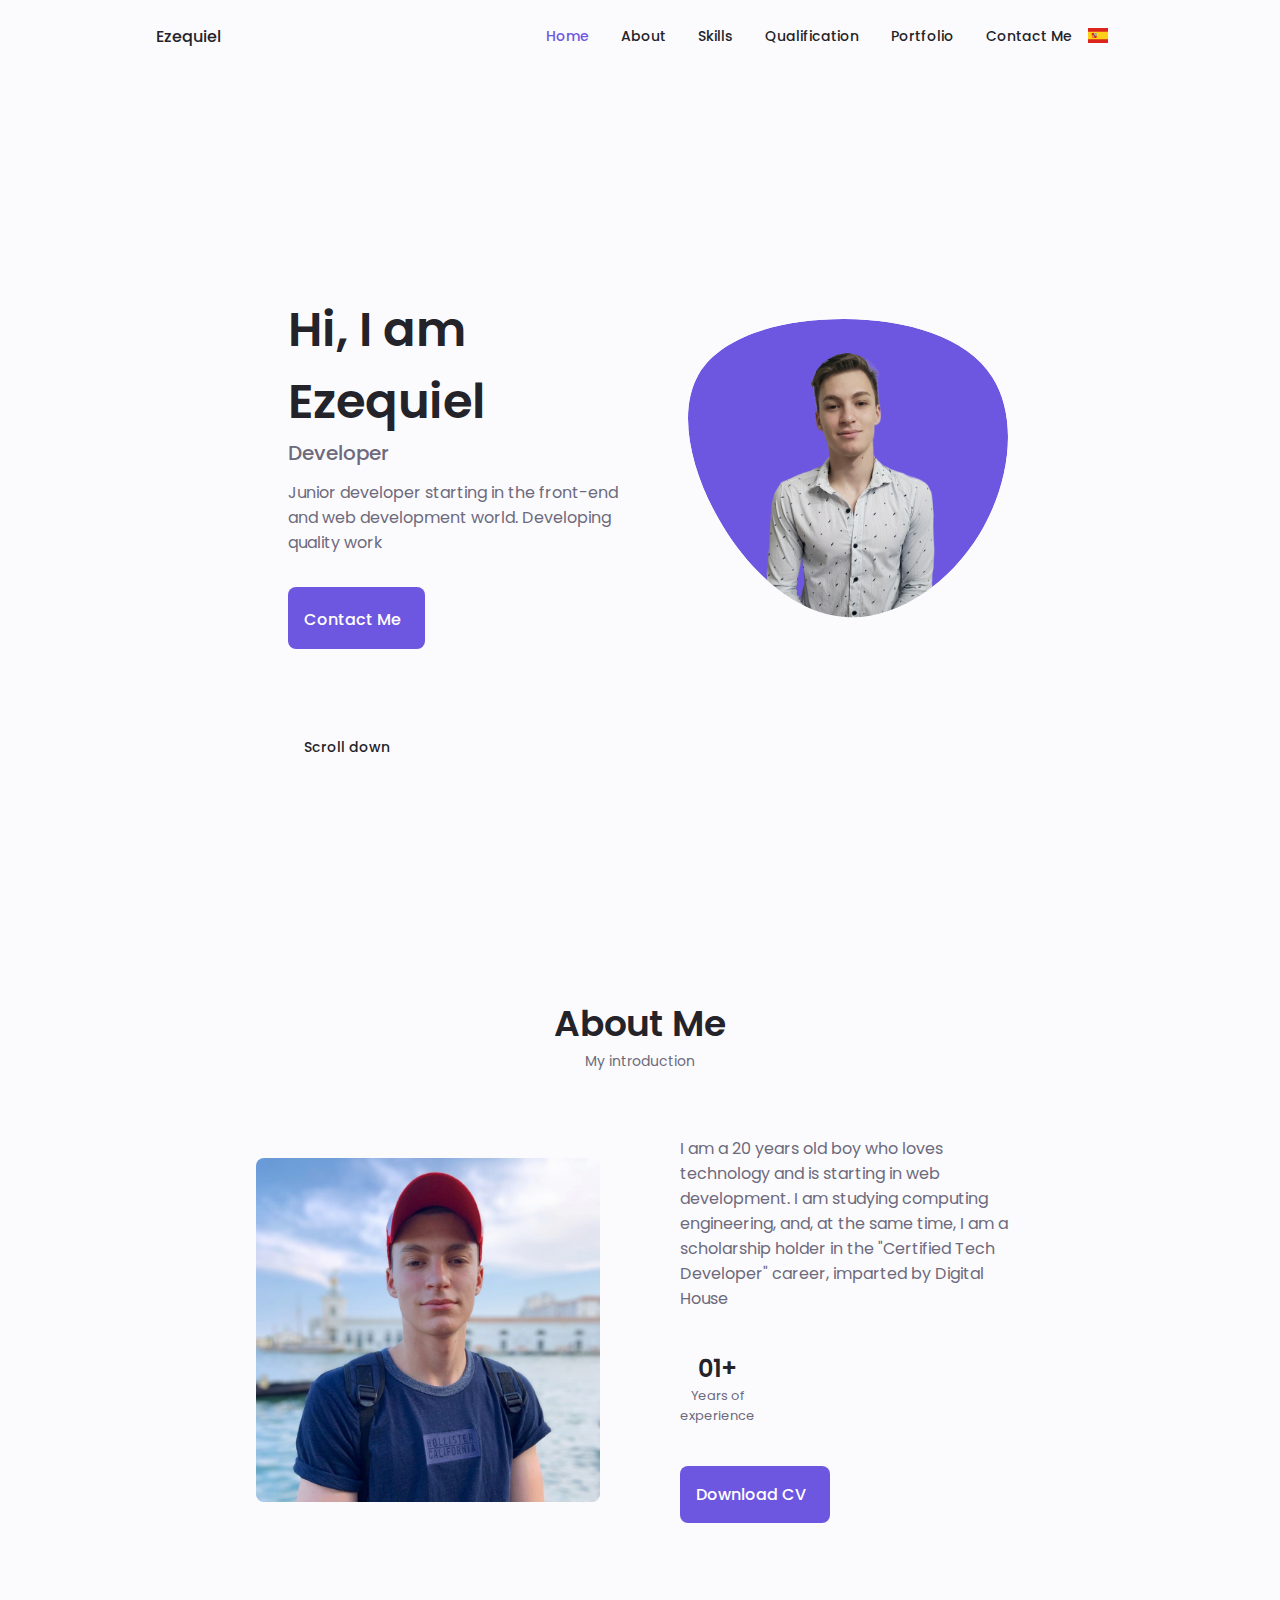
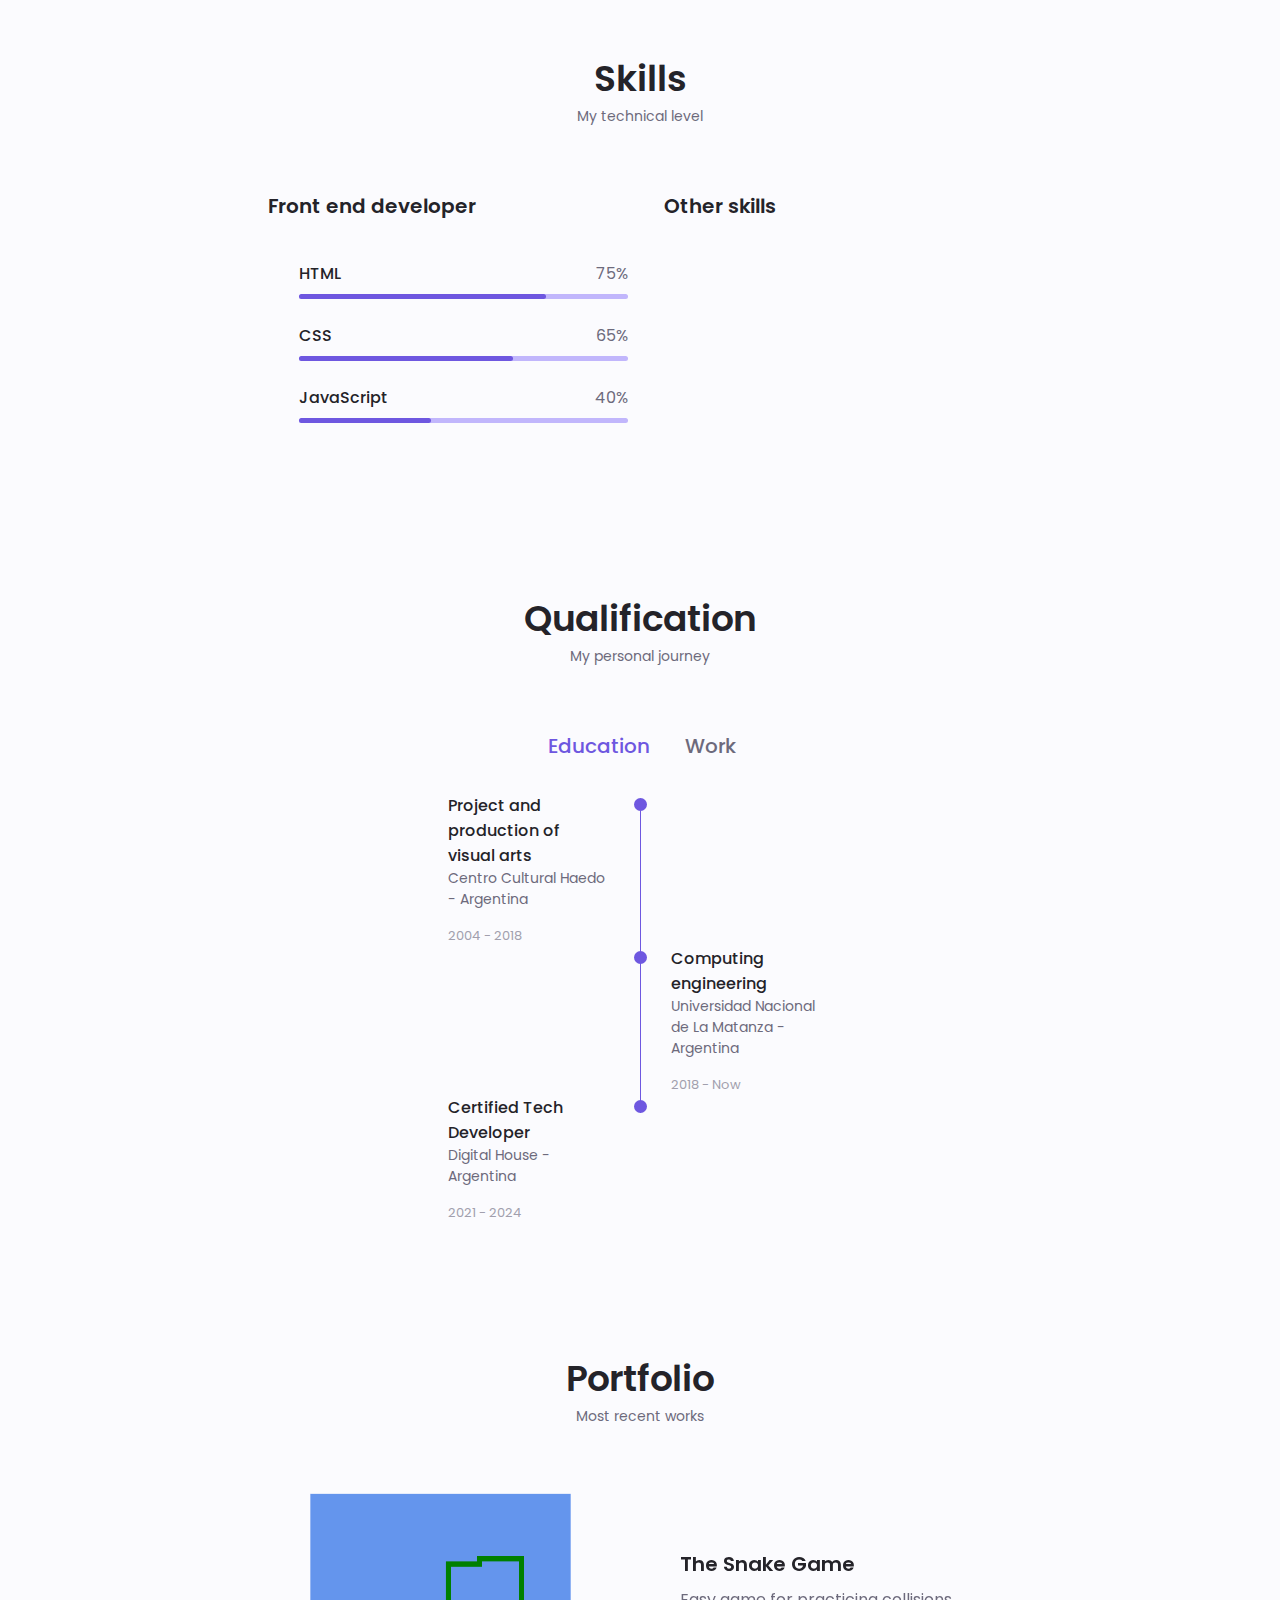
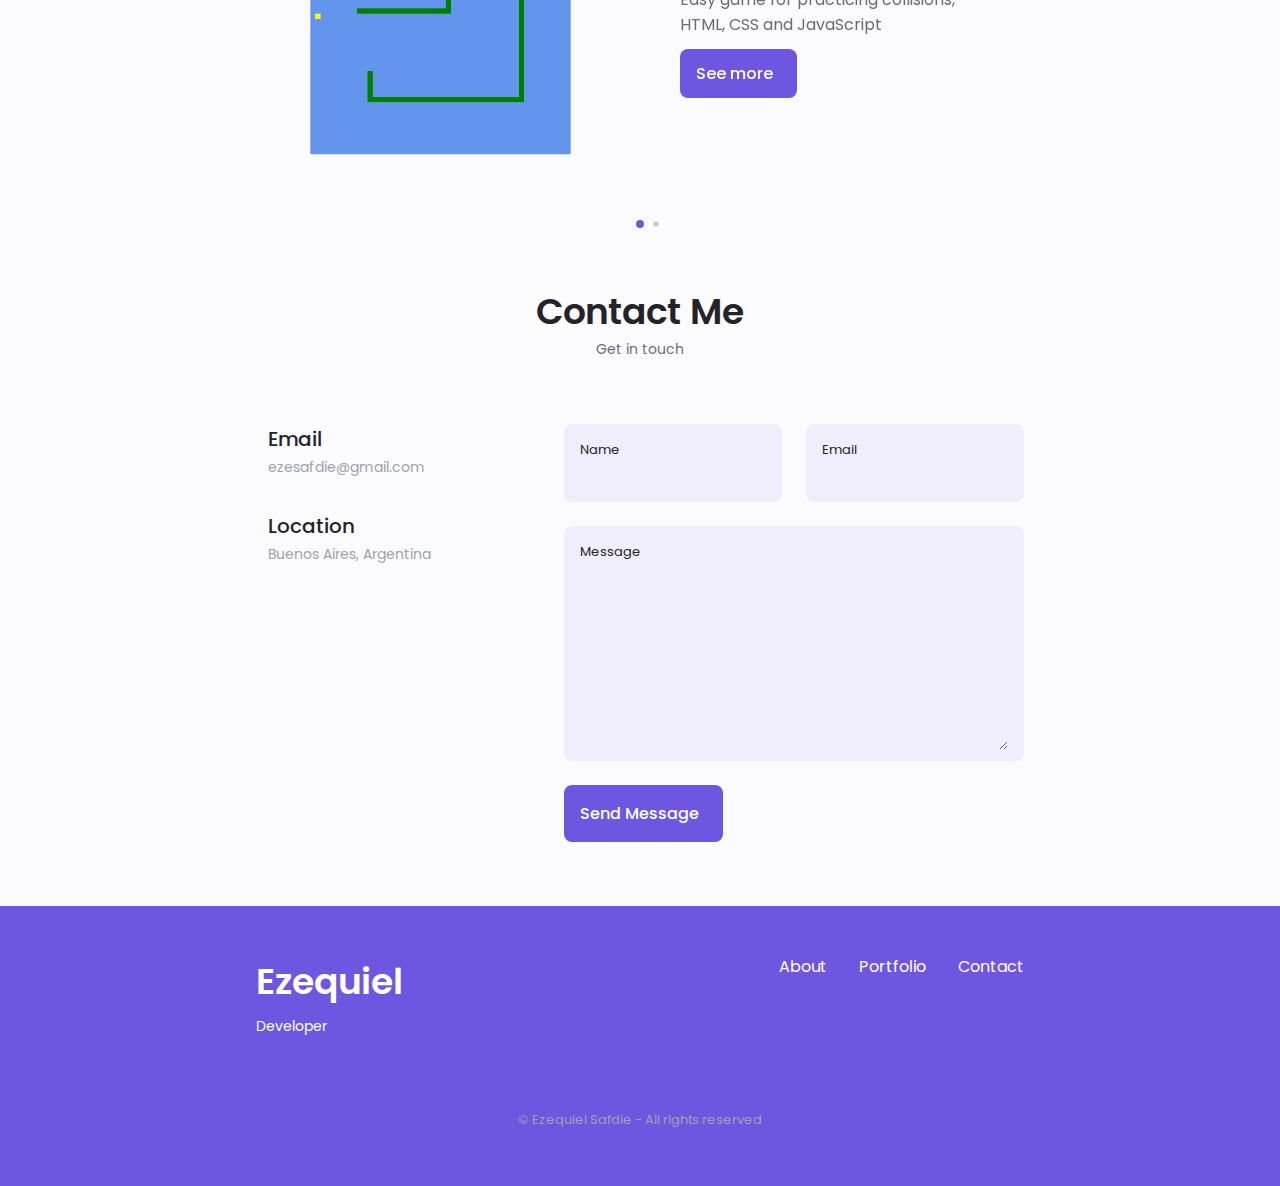
==== index.html @ 62466fdc "Finished all the first work. About, skills, qualifications, portfolio, contact. Also, it's already f" ====
<!DOCTYPE html>
<html lang="en">
  <head>
    <meta charset="UTF-8" />
    <meta http-equiv="X-UA-Compatible" content="IE=edge" />
    <meta name="viewport" content="width=device-width, initial-scale=1.0" />
    <link
      rel="shortcut icon"
      href="assets/images/project.png"
      type="image/x-icon"
    />

    <!-- UNICONS -->
    <link
      rel="stylesheet"
      href="https://unicons.iconscout.com/release/v4.0.0/css/line.css"
    />

    <!-- SWIPER -->
    <link rel="stylesheet" href="assets/css/swiper-bundle.min.css" />

    <!-- CSS -->
    <link rel="stylesheet" href="assets/css/style.css" />
    <title>Ezequiel Safdie</title>
  </head>

  <body>
    <!-- LOADER -->
    <div class="loader" id="loader">
      <div class="loadingio-spinner-bean-eater-9i623opybj">
        <div class="ldio-yawuoopp17">
          <div>
            <div></div>
            <div></div>
            <div></div>
          </div>
          <div>
            <div></div>
            <div></div>
            <div></div>
          </div>
        </div>
      </div>
    </div>

    <header class="header" id="header">
      <nav class="nav container">
        <a href="#" class="nav__logo">Ezequiel</a>
        <div class="nav__menu" id="nav-menu">
          <ul class="nav__list grid">
            <li class="nav__item">
              <a href="#home" class="nav__link active-link"
                ><i class="uil uil-estate nav__icon"></i> Home</a
              >
            </li>
            <li class="nav__item">
              <a href="#about" class="nav__link"
                ><i class="uil uil-user nav__icon"></i>About</a
              >
            </li>
            <li class="nav__item">
              <a href="#skills" class="nav__link"
                ><i class="uil uil-file-alt nav__icon"></i>Skills</a
              >
            </li>
            <!-- <li class="nav__item">
              <a href="#services" class="nav__link"
                ><i class="uil uil-briefcase-alt nav__icon"></i>Services</a
              >
            </li> -->

            <li class="nav__item">
              <a href="#qualification" class="nav__link"
                ><i class="uil uil-briefcase-alt nav__icon"></i>Qualification</a
              >
            </li>

            <li class="nav__item">
              <a href="#portfolio" class="nav__link"
                ><i class="uil uil-scenery nav__icon"></i>Portfolio</a
              >
            </li>
            <li class="nav__item">
              <a href="#contact" class="nav__link"
                ><i class="uil uil-message nav__icon"></i>Contact Me</a
              >
            </li>
          </ul>
          <i class="uil uil-times nav__close" id="nav-close"></i>
        </div>
        <div class="nav__btns">
          <!-- CHANGE LANGUAGE -->
          <a href="assets/languages/spanish.html" class="a--flag"
            ><img src="assets/images/spain-flag.svg" alt="" class="flag"
          /></a>
          <!-- THEME CHANGE -->
          <i class="uil uil-moon change-theme" id="theme-button"></i>

          <div class="nav__toggle" id="nav-toggle">
            <i class="uil uil-apps"></i>
          </div>
        </div>
      </nav>
    </header>
    <!-- MAIN -->

    <main class="main">
      <!-- HOME -->
      <section class="home section" id="home">
        <div class="home__container container grid">
          <div class="home__content grid">
            <div class="home__social">
              <a
                href="https://www.linkedin.com/in/ezequiel-safdie/"
                class="home__social-icon"
                target="_blank"
              >
                <i class="uil uil-linkedin-alt"></i>
              </a>

              <!-- <a
                href="https://github.com/ezesafdie"
                target="_blank"
                class="home__social-icon"
                ><i class="uil uil-dribbble"></i
              ></a> -->

              <a
                href="https://github.com/ezesafdie"
                class="home__social-icon"
                target="_blank"
                ><i class="uil uil-github"></i
              ></a>
            </div>
            <div class="home__img">
              <svg
                class="home__blob"
                viewBox="0 0 200 187"
                xmlns="http://www.w3.org/2000/svg"
                xmlns:xlink="http://www.w3.org/1999/xlink"
              >
                <mask id="mask0" mask-type="alpha">
                  <path
                    d="M190.312 36.4879C206.582 62.1187 201.309 102.826 182.328 134.186C163.346 165.547 
                  130.807 187.559 100.226 186.353C69.6454 185.297 41.0228 161.023 21.7403 129.362C2.45775 
                  97.8511 -7.48481 59.1033 6.67581 34.5279C20.9871 10.1032 59.7028 -0.149132 97.9666 
                  0.00163737C136.23 0.303176 174.193 10.857 190.312 36.4879Z"
                  />
                </mask>
                <g mask="url(#mask0)">
                  <path
                    d="M190.312 36.4879C206.582 62.1187 201.309 102.826 182.328 134.186C163.346 
                  165.547 130.807 187.559 100.226 186.353C69.6454 185.297 41.0228 161.023 21.7403 
                  129.362C2.45775 97.8511 -7.48481 59.1033 6.67581 34.5279C20.9871 10.1032 59.7028 
                  -0.149132 97.9666 0.00163737C136.23 0.303176 174.193 10.857 190.312 36.4879Z"
                  />
                  <image
                    x="12"
                    y="18"
                    class="home__blob-img"
                    href="assets/images/perfil.png"
                  />
                </g>
              </svg>
            </div>

            <div class="home__data">
              <h1 class="home__title">Hi, I am Ezequiel</h1>
              <h3 class="home__subtitle">Developer</h3>
              <p class="home__description">
                Junior developer starting in the front-end and web development
                world. Developing quality work
              </p>
              <a href="#contact" class="button button-flex">
                Contact Me <i class="uil uil-message button__icon"></i>
              </a>
            </div>
          </div>

          <div class="home__scroll">
            <a href="#about" class="home__scroll-button button--flex">
              <i class="uil uil-mouse-alt home__scroll-mouse"></i>
              <span class="home__scroll-name">Scroll down</span>
              <i class="uil uil-arrow-down home__scroll-arrow"></i>
            </a>
          </div>
        </div>
      </section>
      <!-- END HOME -->

      <!-- ABOUT -->
      <section class="about section" id="about">
        <h2 class="section__title">About Me</h2>
        <span class="section__subtitle">My introduction</span>

        <div class="about__container container grid">
          <img src="assets/images/about.jpg" alt="" class="about__img" />
          <div class="about__data">
            <p class="about__description">
              I am a 20 years old boy who loves technology and is starting in
              web development. I am studying computing engineering, and, at the
              same time, I am a scholarship holder in the "Certified Tech
              Developer" career, imparted by Digital House
            </p>
            <div class="about__info">
              <div>
                <span class="about__info-title">01+</span>
                <span class="about__info-name"
                  >Years of <br />
                  experience</span
                >
              </div>

              <!-- <div>
                <span class="about__info-title">20+</span>
                <span class="about__info-name"
                  >Completed <br />
                  projects</span
                >
              </div> -->

              <!-- <div>
                <span class="about__info-title">05+</span>
                <span class="about__info-name"
                  >Companies <br />
                  worked</span
                >
              </div> -->
            </div>

            <div class="about__buttons">
              <a
                download=""
                href="assets/pdf/CV Ezquiel Safdie English.pdf"
                class="button button--flex"
              >
                Download CV<i class="uil uil-download-alt button__icon"></i
              ></a>
            </div>
          </div>
        </div>
      </section>
      <!-- END ABOUT -->

      <!-- SKILLS -->
      <section class="skills section" id="skills">
        <h2 class="section__title">Skills</h2>
        <span class="section__subtitle">My technical level</span>

        <div class="skills__container container grid">
          <div>
            <!-- SKILLS 1 -->
            <div class="skills__content skills__open">
              <div class="skills__header">
                <i class="uil uil-brackets-curly skills__icon"></i>

                <div>
                  <h1 class="skills__title">Front end developer</h1>
                  <!-- <span class="skills__subtitle">More than 1 years</span> -->
                </div>

                <i class="uil uil-angle-down skills__arrow"></i>
              </div>

              <div class="skills__lists grid">
                <div class="skills__data">
                  <div class="skills__titles">
                    <h3 class="skills__name">HTML</h3>
                    <span class="skills__number">75%</span>
                  </div>
                  <div class="skills__bar">
                    <span class="skills__percentage skills__html"></span>
                  </div>
                </div>

                <div class="skills__data">
                  <div class="skills__titles">
                    <h3 class="skills__name">CSS</h3>
                    <span class="skills__number">65%</span>
                  </div>
                  <div class="skills__bar">
                    <span class="skills__percentage skills__css"></span>
                  </div>
                </div>

                <div class="skills__data">
                  <div class="skills__titles">
                    <h3 class="skills__name">JavaScript</h3>
                    <span class="skills__number">40%</span>
                  </div>
                  <div class="skills__bar">
                    <span class="skills__percentage skills__js"></span>
                  </div>
                </div>

                <!-- <div class="skills__data">
                  <div class="skills__titles">
                    <h3 class="skills__name">React</h3>
                    <span class="skills__number">40%</span>
                  </div>
                  <div class="skills__bar">
                    <span class="skills__percentage skills__react"></span>
                  </div>
                </div> -->
              </div>
            </div>

            <!-- SKILLS 2 -->
            <!-- <div class="skills__content skills__close">
              <div class="skills__header">
                <i class="uil uil-server-network skills__icon"></i>

                <div>
                  <h1 class="skills__title">Back end developer</h1>
                  <span class="skills__subtitle">More than 2 years</span>
                </div>

                <i class="uil uil-angle-down skills__arrow"></i>
              </div>

              <div class="skills__lists grid">
                <div class="skills__data">
                  <div class="skills__titles">
                    <h3 class="skills__name">PHP</h3>
                    <span class="skills__number">80%</span>
                  </div>
                  <div class="skills__bar">
                    <span class="skills__percentage skills__php"></span>
                  </div>
                </div>

                <div class="skills__data">
                  <div class="skills__titles">
                    <h3 class="skills__name">Node JS</h3>
                    <span class="skills__number">70%</span>
                  </div>
                  <div class="skills__bar">
                    <span class="skills__percentage skills__node"></span>
                  </div>
                </div>

                <div class="skills__data">
                  <div class="skills__titles">
                    <h3 class="skills__name">Firebase</h3>
                    <span class="skills__number">90%</span>
                  </div>
                  <div class="skills__bar">
                    <span class="skills__percentage skills__firebase"></span>
                  </div>
                </div>

                <div class="skills__data">
                  <div class="skills__titles">
                    <h3 class="skills__name">Python</h3>
                    <span class="skills__number">55%</span>
                  </div>
                  <div class="skills__bar">
                    <span class="skills__percentage skills__python"></span>
                  </div>
                </div>
              </div>
            </div> -->
          </div>

          <div>
            <!-- SKILLS 3 -->
            <div class="skills__content skills__close">
              <div class="skills__header">
                <i class="uil uil-swatchbook skills__icon"></i>

                <div>
                  <h1 class="skills__title">Other skills</h1>
                  <!-- <span class="skills__subtitle">More than 5 years</span> -->
                </div>

                <i class="uil uil-angle-down skills__arrow"></i>
              </div>

              <div class="skills__lists grid">
                <div class="skills__data">
                  <div class="skills__titles">
                    <h3 class="skills__name">Photoshop</h3>
                    <span class="skills__number">70%</span>
                  </div>
                  <div class="skills__bar">
                    <span class="skills__percentage skills__photoshop"></span>
                  </div>
                </div>

                <div class="skills__data">
                  <div class="skills__titles">
                    <h3 class="skills__name">Figma</h3>
                    <span class="skills__number">55%</span>
                  </div>
                  <div class="skills__bar">
                    <span class="skills__percentage skills__figma"></span>
                  </div>
                </div>

                <div class="skills__data">
                  <div class="skills__titles">
                    <h3 class="skills__name">Python</h3>
                    <span class="skills__number">50%</span>
                  </div>
                  <div class="skills__bar">
                    <span class="skills__percentage skills__python"></span>
                  </div>
                </div>
              </div>
            </div>
          </div>
        </div>
      </section>
      <!-- END SKILLS -->

      <!-- QUALIFICATION -->
      <section class="qualification section" id="qualification">
        <h2 class="section__title">Qualification</h2>
        <span class="section__subtitle">My personal journey</span>

        <div class="qualification__container container">
          <div class="qualification__tabs">
            <div
              class="qualification__button button--flex qualification__active"
              data-target="#education"
            >
              <i class="uil uil-graduation-cap qualification__icon"></i>
              Education
            </div>

            <div class="qualification__button button--flex" data-target="#work">
              <i class="uil uil-briefcase-alt qualification__icon"></i>
              Work
            </div>
          </div>

          <div class="qualification__sections">
            <!-- QUALIFICATION CONTENT 1 -->
            <div
              class="qualification__content qualification__active"
              data-content
              id="education"
            >
              <!-- QUALIFICATION 1 -->
              <div class="qualification__data">
                <div>
                  <h3 class="qualification__title">
                    Project and production of visual arts
                  </h3>
                  <span class="qualification__subtitle"
                    >Centro Cultural Haedo - Argentina</span
                  >
                  <div class="qualification__calendar">
                    <i class="uil uil-calendar-alt"></i>
                    2004 - 2018
                  </div>
                </div>

                <div>
                  <span class="qualification__rounder"></span>
                  <span class="qualification__line"></span>
                </div>
              </div>

              <!-- QUALIFICATION 2 -->
              <div class="qualification__data">
                <div></div>

                <div>
                  <span class="qualification__rounder"></span>
                  <span class="qualification__line"></span>
                </div>

                <div>
                  <h3 class="qualification__title">Computing engineering</h3>
                  <span class="qualification__subtitle"
                    >Universidad Nacional de La Matanza - Argentina</span
                  >
                  <div class="qualification__calendar">
                    <i class="uil uil-calendar-alt"></i>
                    2018 - Now
                  </div>
                </div>
              </div>

              <!-- QUALIFICATION 3 -->
              <div class="qualification__data">
                <div>
                  <h3 class="qualification__title">Certified Tech Developer</h3>
                  <span class="qualification__subtitle"
                    >Digital House - Argentina</span
                  >
                  <div class="qualification__calendar">
                    <i class="uil uil-calendar-alt"></i>
                    2021 - 2024
                  </div>
                </div>

                <div>
                  <span class="qualification__rounder"></span>
                  <!-- <span class="qualification__line"></span> -->
                </div>
              </div>

              <!-- QUALIFICATION 4 -->
              <div class="qualification__data">
                <div></div>

                <!-- <div>
                  <span class="qualification__rounder"></span>
                  <span class="qualification__line"></span>
                </div>

                <div>
                  <h3 class="qualification__title">Master in UI/UX</h3>
                  <span class="qualification__subtitle"
                    >Argentina - Institue</span
                  >
                  <div class="qualification__calendar">
                    <i class="uil uil-calendar-alt"></i>
                    2019 - 2021
                  </div>
                </div> -->
              </div>
            </div>

            <!-- QUALIFICATION CONTENT 2 -->
            <div class="qualification__content" data-content id="work">
              <!-- QUALIFICATION 1 -->
              <div class="qualification__data">
                <div>
                  <h3 class="qualification__title">Auditor</h3>
                  <span class="qualification__subtitle"
                    >Control de Inventarios - Argentina</span
                  >
                  <div class="qualification__calendar">
                    <i class="uil uil-calendar-alt"></i>
                    2019 - 2019
                  </div>
                </div>

                <div>
                  <span class="qualification__rounder"></span>
                  <span class="qualification__line"></span>
                </div>
              </div>

              <!-- QUALIFICATION 2 -->
              <div class="qualification__data">
                <div></div>

                <div>
                  <span class="qualification__rounder"></span>
                  <!-- <span class="qualification__line"></span> -->
                </div>

                <div>
                  <h3 class="qualification__title">Technician</h3>
                  <span class="qualification__subtitle"
                    >SZNet SA - Argentina</span
                  >
                  <div class="qualification__calendar">
                    <i class="uil uil-calendar-alt"></i>
                    2019 - Now
                  </div>
                </div>
              </div>

              <!-- QUALIFICATION 3 -->
              <!-- <div class="qualification__data">
                <div>
                  <h3 class="qualification__title">UI Designer</h3>
                  <span class="qualification__subtitle">Figma - Argentina</span>
                  <div class="qualification__calendar">
                    <i class="uil uil-calendar-alt"></i>
                    2017 - 2019
                  </div>
                </div>

                <div>
                  <span class="qualification__rounder"></span>
                  <span class="qualification__line"></span>
              </div> -->
            </div>
          </div>
        </div>
      </section>
      <!-- END QUALIFICATION -->

      <!-- SERVICES (Future version)-->

      <!-- <section class="services section" id="services">
        <h2 class="section__title">Services</h2>
        <span class="section__subtitle">What I offer</span>

        <div class="services__container container grid">
         
          <div class="services__content">
            <div>
              <i class="uil uil-web-grid services__icon"></i>
              <h3 class="services__title">
                UI/UX <br />
                Designer
              </h3>
            </div>
            <span
              class="
                button button--flex button-small button--link
                services__button
              "
            >
              View More
              <i class="uil uil-arrow-right button__icon"></i>
            </span>

            <div class="services__modal">
              <div class="services__modal-content">
                <h4 class="services__modal-title">
                  UI/UX <br />
                  Designer
                </h4>
                <i class="uil uil-times services__modal-close"></i>

                <ul class="services__modal-services grid">
                  <li class="services__modal-service">
                    <i class="uil uil-check-circle services__modal-icon"></i>
                    <p>I develop the user interface</p>
                  </li>

                  <li class="services__modal-service">
                    <i class="uil uil-check-circle services__modal-icon"></i>
                    <p>Web page Development</p>
                  </li>

                  <li class="services__modal-service">
                    <i class="uil uil-check-circle services__modal-icon"></i>
                    <p>I create UX element interactions</p>
                  </li>

                  <li class="services__modal-service">
                    <i class="uil uil-check-circle services__modal-icon"></i>
                    <p>I position your company brand</p>
                  </li>
                </ul>
              </div>
            </div>
          </div>

          <div class="services__content">
            <div>
              <i class="uil uil-arrow services__icon"></i>
              <h3 class="services__title">
                Front end <br />
                Developer
              </h3>
            </div>
            <span
              class="
                button button--flex button-small button--link
                services__button
              "
            >
              View More
              <i class="uil uil-arrow-right button__icon"></i>
            </span>

            <div class="services__modal">
              <div class="services__modal-content">
                <h4 class="services__modal-title">
                  Front end <br />
                  Developer
                </h4>
                <i class="uil uil-times services__modal-close"></i>

                <ul class="services__modal-services grid">
                  <li class="services__modal-service">
                    <i class="uil uil-check-circle services__modal-icon"></i>
                    <p>I develop the user interface</p>
                  </li>

                  <li class="services__modal-service">
                    <i class="uil uil-check-circle services__modal-icon"></i>
                    <p>Web page Development</p>
                  </li>

                  <li class="services__modal-service">
                    <i class="uil uil-check-circle services__modal-icon"></i>
                    <p>I create UX element interactions</p>
                  </li>

                  <li class="services__modal-service">
                    <i class="uil uil-check-circle services__modal-icon"></i>
                    <p>I position your company brand</p>
                  </li>
                </ul>
              </div>
            </div>
          </div>

          <div class="services__content">
            <div>
              <i class="uil uil-pen services__icon"></i>
              <h3 class="services__title">
                Branding <br />
                Designer
              </h3>
            </div>
            <span
              class="
                button button--flex button-small button--link
                services__button
              "
            >
              View More
              <i class="uil uil-arrow-right button__icon"></i>
            </span>

            <div class="services__modal">
              <div class="services__modal-content">
                <h4 class="services__modal-title">
                  Branding <br />
                  Designer
                </h4>
                <i class="uil uil-times services__modal-close"></i>

                <ul class="services__modal-services grid">
                  <li class="services__modal-service">
                    <i class="uil uil-check-circle services__modal-icon"></i>
                    <p>I develop the user interface</p>
                  </li>

                  <li class="services__modal-service">
                    <i class="uil uil-check-circle services__modal-icon"></i>
                    <p>Web page Development</p>
                  </li>

                  <li class="services__modal-service">
                    <i class="uil uil-check-circle services__modal-icon"></i>
                    <p>I create UX element interactions</p>
                  </li>

                  <li class="services__modal-service">
                    <i class="uil uil-check-circle services__modal-icon"></i>
                    <p>I position your company brand</p>
                  </li>
                </ul>
              </div>
            </div>
          </div>
        </div>
      </section> -->
      <!-- END SERVICES -->

      <!-- PORTFOLIO -->
      <section class="portfolio section" id="portfolio">
        <h2 class="section__title">Portfolio</h2>
        <span class="section__subtitle">Most recent works</span>

        <div class="portfolio__container container swiper-container">
          <!-- The swiper container is a class for the container in swiper, all the following clases related with swiper are in the swiper css-->
          <div class="swiper-wrapper">
            <!-- PORTFOLIO 1 -->
            <div class="portfolio__content grid swiper-slide">
              <img
                src="assets/images/snake.png"
                alt=""
                class="portfolio__img"
              />

              <div class="portfolio__data">
                <h3 class="portfolio__title">The Snake Game</h3>
                <p class="portfolio__description">
                  Easy game for practicing collisions, HTML, CSS and JavaScript
                </p>

                <a
                  href="https://theviborita.web.app/"
                  target="_blank"
                  class="button button--flex button--small portfolio__button"
                  >See more <i class="uil uil-arrow-right button__icon"></i
                ></a>
              </div>
            </div>

            <!-- PORTFOLIO 2 -->
            <div class="portfolio__content grid swiper-slide">
              <img
                src="assets/images/portfolio2.jpg"
                alt=""
                class="portfolio__img"
              />

              <div class="portfolio__data">
                <h3 class="portfolio__title">Coming soon</h3>
                <p class="portfolio__description">
                  E-commerce with React and Strapi
                </p>

                <a
                  class="
                    button button--flex button--small
                    portfolio__button
                    button--disabled
                  "
                  >See more <i class="uil uil-arrow-right button__icon"></i
                ></a>
              </div>
            </div>

            <!-- PORTFOLIO 3 -->
            <!-- <div class="portfolio__content grid swiper-slide">
              <img
                src="assets/images/portfolio3.jpg"
                alt=""
                class="portfolio__img"
              />

              <div class="portfolio__data">
                <h3 class="portfolio__title">Online Store</h3>
                <p class="portfolio__description">
                  Website adaptable to all devices, with UI component and
                  animated interactions
                </p>

                <a
                  href="#"
                  class="button button--flex button--small portfolio__button"
                  >Demo <i class="uil uil-arrow-right button__icon"></i
                ></a>
              </div>
            </div> -->
          </div>

          <!-- Add Arrows -->
          <div class="swiper-button-next">
            <i class="uil uil-angle-right swiper-portfolio-icon"></i>
          </div>

          <div class="swiper-button-prev">
            <i class="uil uil-angle-left swiper-portfolio-icon"></i>
          </div>

          <!-- Add Pagination -->
          <div class="swiper-pagination"></div>
        </div>
      </section>
      <!-- END PORTFOLIO -->

      <!-- PROJECTS IN MIND (Future version)-->
      <!-- <section class="project section">
        <div class="project__bg">
          <div class="project__container container grid">
            <div class="project__data">
              <h2 class="project__title">Do you have a new project?</h2>
              <p class="project__description">
                Contact me now and get a 30% discount on your new project
              </p>
              <a href="#contact" class="button button--flex button--white"
                >Contact Me
                <i class="uil uil-message project__icon button__icon"></i
              ></a>
            </div>

            <img src="assets/images/project.png" alt="" class="project__img" />
          </div>
        </div>
      </section> -->
      <!-- END PROJECTS IN MIND -->

      <!-- TESTIMONIAL (Future version) -->
      <!-- <section class="testimonial section">
        <h2 class="section__title">Testimonial</h2>
        <span class="section__subtitle">My client saying</span>

        <div class="testimonial__container container swiper-container">
          <div class="swiper-wrapper">
            <div class="testimonial__content swiper-slide">
              <div class="testimonial__data">
                <div class="testimonial__header">
                  <img
                    src="assets/images/about.jpg"
                    alt=""
                    class="testimonial__img"
                  />

                  <div>
                    <h3 class="testimonial__name">Ezequiel Safdie</h3>
                    <span class="testimonial__client">Client</span>
                  </div>
                </div>

                <div>
                  <i class="uil uil-star testimonial__icon-star"></i>
                  <i class="uil uil-star testimonial__icon-star"></i>
                  <i class="uil uil-star testimonial__icon-star"></i>
                  <i class="uil uil-star testimonial__icon-star"></i>
                  <i class="uil uil-star testimonial__icon-star"></i>
                </div>
              </div>

              <p class="testimonial__description">
                I get a good impression, I carry out my project with all the
                possible quality and attention and support 24 hours day
              </p>
            </div>

            <div class="testimonial__content swiper-slide">
              <div class="testimonial__data">
                <div class="testimonial__header">
                  <img
                    src="assets/images/about.jpg"
                    alt=""
                    class="testimonial__img"
                  />

                  <div>
                    <h3 class="testimonial__name">Ezequiel Safdie</h3>
                    <span class="testimonial__client">Client</span>
                  </div>
                </div>

                <div>
                  <i class="uil uil-star testimonial__icon-star"></i>
                  <i class="uil uil-star testimonial__icon-star"></i>
                  <i class="uil uil-star testimonial__icon-star"></i>
                  <i class="uil uil-star testimonial__icon-star"></i>
                  <i class="uil uil-star testimonial__icon-star"></i>
                </div>
              </div>

              <p class="testimonial__description">
                I get a good impression, I carry out my project with all the
                possible quality and attention and support 24 hours day
              </p>
            </div>

            <div class="testimonial__content swiper-slide">
              <div class="testimonial__data">
                <div class="testimonial__header">
                  <img
                    src="assets/images/about.jpg"
                    alt=""
                    class="testimonial__img"
                  />

                  <div>
                    <h3 class="testimonial__name">Ezequiel Safdie</h3>
                    <span class="testimonial__client">Client</span>
                  </div>
                </div>

                <div>
                  <i class="uil uil-star testimonial__icon-star"></i>
                  <i class="uil uil-star testimonial__icon-star"></i>
                  <i class="uil uil-star testimonial__icon-star"></i>
                  <i class="uil uil-star testimonial__icon-star"></i>
                  <i class="uil uil-star testimonial__icon-star"></i>
                </div>
              </div>

              <p class="testimonial__description">
                I get a good impression, I carry out my project with all the
                possible quality and attention and support 24 hours day
              </p>
            </div>
          </div>
          <div class="swiper-pagination swiper-pagination-testimonial"></div>
        </div>
      </section> -->
      <!-- END TESTIMONIAL -->

      <!-- CONTACT ME -->
      <section class="contact section" id="contact">
        <h2 class="section__title">Contact Me</h2>
        <span class="section__subtitle">Get in touch</span>

        <div class="contact__container container grid">
          <div>
            <!-- Future version -->
            <!-- <div class="contact__information">
              <i class="uil uil-phone-alt contact__icon"></i>

              <div>
                <h3 class="contact__title">Call Me</h3>
                <span class="contact__subtitle">99-9999-9999</span>
              </div>
            </div> -->

            <a href="mailto:ezesafdie@gmail.com" target="_blank"
              ><div class="contact__information">
                <i class="uil uil-envelope contact__icon"></i>
                <div>
                  <h3 class="contact__title">Email</h3>
                  <span class="contact__subtitle">ezesafdie@gmail.com</span>
                </div>
              </div></a
            >

            <a
              href="https://www.google.com/maps/place/Buenos+Aires/@-34.6157589,-58.5035174,12z/data=!3m1!4b1!4m5!3m4!1s0x95bcca3d05457fbb:0xe160f4fce7f7c017!8m2!3d-34.6143048!4d-58.4401655"
              target="_blank"
              ><div class="contact__information">
                <i class="uil uil-map-marker contact__icon"></i>
                <div>
                  <h3 class="contact__title">Location</h3>
                  <span class="contact__subtitle">Buenos Aires, Argentina</span>
                </div>
              </div>
            </a>
          </div>

          <form
            action="php/send.php"
            method="POST"
            class="contact__form grid"
            id="formContact"
          >
            <div class="contact__inputs grid">
              <div class="contact__content">
                <label for="name" class="contact__label">Name</label>
                <input
                  type="text"
                  class="contact__input"
                  id="name"
                  required
                  name="name"
                />
              </div>

              <div class="contact__content">
                <label for="email" class="contact__label">Email</label>
                <input
                  type="email"
                  class="contact__input"
                  id="email"
                  required
                  name="email"
                />
              </div>
            </div>

            <!-- Future version -->
            <!-- <div class="contact__content">
              <label for="" class="contact__label">Project</label>
              <input type="text" class="contact__input" />
            </div> -->

            <div class="contact__content">
              <label for="message" class="contact__label">Message</label>
              <textarea
                name=""
                id="message"
                cols="0"
                rows="7"
                class="contact__input"
                required
                name="message"
              ></textarea>
            </div>
            <div>
              <!-- <a
                href="#"
                class="button button--flex"
                form="formContact"
                id="buttonForm"
                >Send Message
                <i class="uil uil-message button__icon"></i>
              </a> -->

              <button type="submit" class="button button--flex button--submit">
                Send Message <i class="uil uil-message button__icon"></i>
              </button>
            </div>
          </form>
        </div>
      </section>
      <!-- END CONTACT ME -->
    </main>

    <!-- FOOTER -->
    <footer class="footer">
      <div class="footer__bg">
        <div class="footer__container container grid">
          <div>
            <h1 class="footer__title">Ezequiel</h1>
            <span class="footer__subtitle">Developer</span>
          </div>
          <ul class="footer__links">
            <li>
              <a href="#about" class="footer__link">About</a>
            </li>

            <li>
              <a href="#portfolio" class="footer__link">Portfolio</a>
            </li>

            <li>
              <a href="#contact" class="footer__link">Contact</a>
            </li>
          </ul>

          <!-- <div class="footer__socials">
            <a href="" class="footer__social" target="_blank"
              ><i class="uil uil-facebook-f"></i
            ></a>

            <a href="" class="footer__social" target="_blank"
              ><i class="uil uil-instagram"></i
            ></a>

            <a href="" class="footer__social" target="_blank"
              ><i class="uil uil-twitter"></i
            ></a>
          </div> -->
        </div>

        <p class="footer__copy">&#169; Ezequiel Safdie - All rights reserved</p>
      </div>
    </footer>
    <!-- END FOOTER -->

    <!-- SCROLL TOP -->
    <a href="#" class="scrollup" id="scroll-up"
      ><i class="uil uil-arrow-up scrollup__icon"></i
    ></a>
    <!-- ENDSCROLL TOP -->

    <!-- SWIPER JS -->
    <script src="assets/js/swiper-bundle.min.js"></script>
    <!-- MAIN SCRIPT -->
    <script src="assets/js/main.js"></script>
  </body>
</html>
---- assets/css/style.css ----
/* GOOGLE FONTS */
@import url("https://fonts.googleapis.com/css2?family=Poppins:wght@400;500;600&display=swap");

/* VARIABLES CSS */
:root {
  --header-height: 3rem;

  /* COLORS */

  /* PRINCIPAL COLOR */
  --hue-color: 250; /* Purple: 250, Green: 142, Blue: 230, Pink 340 */

  /* HSL COLOR MODE */
  --first-color: hsl(var(--hue-color), 69%, 61%);
  --first-color-second: hsl(var(--hue-color), 69%, 61%);
  --first-color-alt: hsl(var(--hue-color), 57%, 53%);
  --first-color-lighter: hsl(var(--hue-color), 92%, 85%);
  --title-color: hsl(var(--hue-color), 8%, 15%);
  --text-color: hsl(var(--hue-color), 8%, 45%);
  --text-color-light: hsl(var(--hue-color), 8%, 65%);
  --input-color: hsl(var(--hue-color), 70%, 96%);
  --body-color: hsl(var(--hue-color), 60%, 99%);
  --container-color: #fff;
  --scroll-bar-color: hsl(var(--hue-color), 12%, 90%);
  --scroll-thumb-color: hsl(var(--hue-color), 12%, 80%);
  --disabled-color: hsl(var(--hue-color), 30%, 66%);

  /* FONT AND TYPOGRAPHY */
  --body-font: "Poppins", sans-serif;
  /* 1rem = 16px */
  --big-font-size: 2rem;
  --h1-font-size: 1.5rem;
  --h2-font-size: 1.25rem;
  --h3-font-size: 1.125rem;
  --normal-font-size: 0.938rem;
  --small-font-size: 0.813rem;
  --smaller-font-size: 0.75rem;

  /* FONT WEIGHT */
  --font-medium: 500;
  --font-semi-bold: 600;

  /* MARGINS BOTTOM */
  --mb-0-25: 0.25rem;
  --mb-0-5: 0.5rem;
  --mb-0-75: 0.75rem;
  --mb-1: 1rem;
  --mb-1-5: 1.5rem;
  --mb-2: 2rem;
  --mb-2-5: 2.5rem;
  --mb-3: 3rem;

  /* Z INDEX */
  --z-tooltip: 10;
  --z-fixed: 100;
  --z-modal: 1000;
}

/* FONT SIZE FOR LARGER DEVICES */
@media screen and (min-width: 968px) {
  :root {
    --big-font-size: 3rem;
    --h1-font-size: 2.25rem;
    --h2-font-size: 1.5rem;
    --h3-font-size: 1.25rem;
    --normal-font-size: 1rem;
    --small-font-size: 0.875rem;
    --smaller-font-size: 0.813rem;
  }
}

/* VARIABLES DARK THEME */
body.dark-theme {
  /* HSL COLOR MODE */
  --first-color-second: hsl(var(--hue-color), 30%, 8%);
  --title-color: hsl(var(--hue-color), 8%, 95%);
  --text-color: hsl(var(--hue-color), 8%, 75%);
  --input-color: hsl(var(--hue-color), 29%, 16%);
  --body-color: hsl(var(--hue-color), 28%, 12%);
  --container-color: hsl(var(--hue-color), 29%, 16%);
  --scroll-bar-color: hsl(var(--hue-color), 12%, 48%);
  --scroll-thumb-color: hsl(var(--hue-color), 12%, 36%);
}

/* BUTTON DARK/LIGHT */
.nav__btns {
  display: flex;
  align-items: center;
}

.change-theme {
  font-size: 1.25rem;
  color: var(--title-color);
  margin-right: var(--mb-1);
  cursor: pointer;
}

.change-theme:hover {
  color: var(--first-color);
}

/* BASE */
* {
  box-sizing: border-box;
  padding: 0;
  margin: 0;
}

html {
  scroll-behavior: smooth;
}

body {
  margin: 0 0 var(--header-height) 0;
  font-family: var(--body-font);
  font-size: var(--normal-font-size);
  background-color: var(--body-color);
  color: var(--text-color);
}

h1,
h2,
h3,
h4 {
  color: var(--title-color);
  font-weight: var(--font-semi-bold);
}

ul {
  list-style: none;
}

a {
  text-decoration: none;
}

img {
  max-width: 100%;
  height: auto;
}

button {
  border: none;
}

/* LOADER */
@keyframes ldio-yawuoopp17-1 {
  0% {
    transform: rotate(0deg);
  }
  50% {
    transform: rotate(-45deg);
  }
  100% {
    transform: rotate(0deg);
  }
}
@keyframes ldio-yawuoopp17-2 {
  0% {
    transform: rotate(180deg);
  }
  50% {
    transform: rotate(225deg);
  }
  100% {
    transform: rotate(180deg);
  }
}
.ldio-yawuoopp17 > div:nth-child(2) {
  transform: translate(-15px, 0);
}
.ldio-yawuoopp17 > div:nth-child(2) div {
  position: absolute;
  top: 40px;
  left: 40px;
  width: 120px;
  height: 60px;
  border-radius: 120px 120px 0 0;
  background: var(--first-color);
  animation: ldio-yawuoopp17-1 1s linear infinite;
  transform-origin: 60px 60px;
}
.ldio-yawuoopp17 > div:nth-child(2) div:nth-child(2) {
  animation: ldio-yawuoopp17-2 1s linear infinite;
}
.ldio-yawuoopp17 > div:nth-child(2) div:nth-child(3) {
  transform: rotate(-90deg);
  animation: none;
}
@keyframes ldio-yawuoopp17-3 {
  0% {
    transform: translate(190px, 0);
    opacity: 0;
  }
  20% {
    opacity: 1;
  }
  100% {
    transform: translate(70px, 0);
    opacity: 1;
  }
}
.ldio-yawuoopp17 > div:nth-child(1) {
  display: block;
}
.ldio-yawuoopp17 > div:nth-child(1) div {
  position: absolute;
  top: 92px;
  left: -8px;
  width: 16px;
  height: 16px;
  border-radius: 50%;
  background: var(--title-color);
  animation: ldio-yawuoopp17-3 1s linear infinite;
}
.ldio-yawuoopp17 > div:nth-child(1) div:nth-child(1) {
  animation-delay: -0.67s;
}
.ldio-yawuoopp17 > div:nth-child(1) div:nth-child(2) {
  animation-delay: -0.33s;
}
.ldio-yawuoopp17 > div:nth-child(1) div:nth-child(3) {
  animation-delay: 0s;
}
.loadingio-spinner-bean-eater-9i623opybj {
  width: 200px;
  height: 200px;
  display: inline-block;
  overflow: hidden;
  background: none;
}
.ldio-yawuoopp17 {
  width: 100%;
  height: 100%;
  position: relative;
  transform: translateZ(0) scale(1);
  backface-visibility: hidden;
  transform-origin: 0 0; /* see note above */
}
.ldio-yawuoopp17 div {
  box-sizing: content-box;
}

.loader {
  width: 100vw;
  height: 100vh;
  display: flex;
  position: fixed;
  justify-content: center;
  align-items: center;
  z-index: 1000;
  background-color: var(--container-color);
  clip-path: circle(70.7% at 50% 50%);
  transition: clip-path 0.5s ease-in-out;
}

.loader2 {
  clip-path: circle(0% at 50% 50%);
}

/* REUSABLE CSS CLASSES */
.section {
  padding: 2rem 0 4rem;
}

.section__title {
  font-size: var(--h1-font-size);
}

.section__subtitle {
  display: block;
  font-size: var(--small-font-size);
  margin-bottom: var(--mb-3);
}

.section__title,
.section__subtitle {
  text-align: center;
}

/* LAYOUT */
.container {
  max-width: 768px;
  margin-left: var(--mb-1-5);
  margin-right: var(--mb-1-5);
}

.grid {
  display: grid;
  gap: 1.5rem;
}

.header {
  width: 100%;
  position: fixed;
  bottom: 0;
  left: 0;
  z-index: var(--z-fixed);
  background-color: var(--body-color);
}

/* NAV */
.nav {
  max-width: 968px;
  height: var(--header-height);
  display: flex;
  justify-content: space-between;
  align-items: center;
}

.nav__logo,
.nav__toggle {
  color: var(--title-color);
  font-weight: var(--font-medium);
}

.nav__logo:hover {
  color: var(--first-color);
}

.nav__toggle {
  font-size: 1.1rem;
  cursor: pointer;
}

.nav__toggle:hover {
  color: var(--first-color);
}

@media screen and (max-width: 767px) {
  .nav__menu {
    position: fixed;
    bottom: -100%;
    left: 0;
    width: 100%;
    background-color: var(--body-color);
    padding: 2rem 1.5rem 4rem;
    box-shadow: 0 -1px 4px rgba(0, 0, 0, 0.15);
    border-radius: 1.5rem 1.5rem 0 0;
    transition: 0.3s;
  }
}

.nav__list {
  grid-template-columns: repeat(3, 1fr);
  gap: 2rem;
}

.nav__link {
  display: flex;
  flex-direction: column;
  align-items: center;
  font-size: var(--small-font-size);
  color: var(--title-color);
  font-weight: var(--font-medium);
}

.nav__link:hover {
  color: var(--first-color);
}

.nav__icon {
  font-size: 1.2rem;
}

.nav__close {
  position: absolute;
  right: 1.3rem;
  bottom: 0.5rem;
  cursor: pointer;
  color: var(--first-color);
}

.nav__close:hover {
  color: var(--first-color-alt);
}

/* SHOW MENU */
.show-menu {
  bottom: 0;
}

/* ACTIVE LINK */
.active-link {
  color: var(--first-color);
}

/* CHANGE BACKGROUND HEADER */
.scroll-header {
  box-shadow: 0 -1px 4px rgba(0, 0, 0, 0.15);
}

/* HOME */
.home {
  min-height: 100vh;
  display: flex;
  align-items: center;
}

.home__container {
  gap: 1rem;
}

.home__content {
  grid-template-columns: 0.5fr 3fr;
  padding-top: 0rem;
  align-items: center;
}

.home__social {
  display: grid;
  grid-template-columns: max-content;
  row-gap: 1rem;
}

.home__social-icon {
  font-size: 1.25rem;
  color: var(--first-color);
}

.home__social-icon:hover {
  color: var(--first-color-alt);
}

.home__blob {
  width: 200px;
  fill: var(--first-color);
}

.home__blob-img {
  width: 170px;
}

.home__data {
  grid-column: 1/3;
}

.home__title {
  font-size: var(--big-font-size);
}

.home__subtitle {
  font-size: var(--h3-font-size);
  color: var(--text-color);
  font-weight: var(--font-medium);
  margin-bottom: var(--mb-0-75);
}

.home__description {
  margin-bottom: var(--mb-2);
}

/* .home__scroll {
  display: none;
} */

.home__scroll-button {
  color: var(--first-color);
  transition: 0.3s;
}

.home__scroll-button:hover {
  transform: translateY(0.25rem);
}

.home__scroll-mouse {
  font-size: 2rem;
}

.home__scroll-name {
  font-size: var(--small-font-size);
  color: var(--title-color);
  font-weight: var(--font-medium);
  margin-right: var(--mb-0-25);
}

.home__scroll-arrow {
  font-size: 1.25rem;
}

/* BUTTONS */
.button {
  display: inline-block;
  background-color: var(--first-color);
  color: #fff;
  padding: 1rem;
  border-radius: 0.5rem;
  font-weight: var(--font-medium);
}

.button:hover {
  background-color: var(--first-color-alt);
}

.button__icon {
  font-size: 1.25rem;
  margin-left: var(--mb-0-5);
  transition: 0.3s;
}

.button--white {
  background-color: #fff;
  color: var(--first-color);
}

.button--white:hover {
  background-color: #fff;
}

.button--flex {
  display: inline-flex;
  align-items: center;
}

.button--small {
  padding: 0.75rem 1rem;
}

.button--disabled {
  cursor: default;
  background-color: gray;
  color: var(--disabled-color);
}

.button--link {
  padding: 0;
  background-color: transparent;
  color: var(--first-color);
}

.button--link:hover {
  background-color: transparent;
  color: var(--first-color-alt);
}

.button--submit {
  display: inline-flex;
  align-items: center;
  padding: 1rem;
  font-family: var(--body-font);
  font-size: var(--normal-font-size);
  font-weight: var(--font-medium);
  cursor: pointer;
}

/* ABOUT */
.about__img {
  width: 200px;
  border-radius: 0.5rem;
  justify-self: center;
  align-self: center;
}

.about__description {
  text-align: center;
  margin-bottom: var(--mb-2-5);
}

.about__info {
  display: flex;
  justify-content: space-evenly;
  margin-bottom: var(--mb-2-5);
}

.about__info-title {
  font-size: var(--h2-font-size);
  font-weight: var(--font-semi-bold);
  color: var(--title-color);
}

.about__info-name {
  font-size: var(--smaller-font-size);
}

.about__info-title,
.about__info-name {
  display: block;
  text-align: center;
}

.about__buttons {
  display: flex;
  justify-content: center;
}

/* SKILLS */
.skills__container {
  row-gap: 0;
}

.skills__header {
  display: flex;
  align-items: center;
  margin-bottom: var(--mb-2-5);
  cursor: pointer;
}

.skills__icon,
.skills__arrow {
  font-size: 2rem;
  color: var(--first-color);
}

.skills__icon {
  margin-right: var(--mb-0-75);
}

.skills__title {
  font-size: var(--h3-font-size);
}

.skills__subtitle {
  font-size: var(--small-font-size);
  color: var(--text-color-light);
}

.skills__arrow {
  margin-left: auto;
  transition: 0.4s;
}

.skills__lists {
  row-gap: 1.5rem;
  padding-left: 2.7rem;
}

.skills__titles {
  display: flex;
  justify-content: space-between;
  margin-bottom: var(--mb-0-5);
}

.skills__name {
  font-size: var(--normal-font-size);
  font-weight: var(--font-medium);
}

.skills__bar,
.skills__percentage {
  height: 5px;
  border-radius: 0.25rem;
}

.skills__bar {
  background-color: var(--first-color-lighter);
}

.skills__percentage {
  display: block;
  background-color: var(--first-color);
}

.skills__html {
  width: 75%;
}
.skills__css {
  width: 65%;
}
.skills__js {
  width: 40%;
}
.skills__react {
  width: 40%;
}

.skills__php {
  width: 80%;
}
.skills__node {
  width: 70%;
}
.skills__firebase {
  width: 90%;
}
.skills__python {
  width: 50%;
}

.skills__figma {
  width: 55%;
}
.skills__sketch {
  width: 90%;
}
.skills__photoshop {
  width: 70%;
}

.skills__close .skills__lists {
  height: 0;
  overflow: hidden;
}

.skills__open .skills__lists {
  height: max-content;
  margin-bottom: var(--mb-2-5);
}

.skills__open .skills__arrow {
  transform: rotate(-180deg);
}

/* QUALIFICATION */
.qualification__tabs {
  display: flex;
  justify-content: space-evenly;
  margin-bottom: var(--mb-2);
}

.qualification__button {
  font-size: var(--h3-font-size);
  font-weight: var(--font-medium);
  cursor: pointer;
}

.qualification__button:hover {
  color: var(--first-color);
}

.qualification__icon {
  font-size: 1.8rem;
  margin-right: var(--mb-0-25);
}

.qualification__data {
  display: grid;
  grid-template-columns: 1fr max-content 1fr;
  column-gap: 1.5rem;
}

.qualification__title {
  font-size: var(--normal-font-size);
  font-weight: var(--font-medium);
}

.qualification__subtitle {
  display: inline-block;
  font-size: var(--small-font-size);
  margin-bottom: var(--mb-1);
}

.qualification__calendar {
  font-size: var(--smaller-font-size);
  color: var(--text-color-light);
}

.qualification__rounder {
  display: inline-block;
  width: 13px;
  height: 13px;
  background-color: var(--first-color);
  border-radius: 50%;
}

.qualification__line {
  display: block;
  width: 1px;
  height: 100%;
  background-color: var(--first-color);
  transform: translate(6px, -7px);
}

.qualification [data-content] {
  display: none;
}

.qualification__active[data-content] {
  display: block;
}

.qualification__button.qualification__active {
  color: var(--first-color);
}

/* SERVICES */
.services__container {
  gap: 1.5rem;
  grid-template-columns: repeat(2, 1fr);
}

.services__content {
  position: relative;
  background-color: var(--container-color);
  padding: 3.5rem 0.5rem 1.25rem 1.5rem;
  border-radius: 0.25rem;
  box-shadow: 0 2px 4px rgba(0, 0, 0, 0.15);
  transition: 0.3s;
}

.services__content:hover {
  box-shadow: 0 4px 8px rgba(0, 0, 0, 0.15);
}

.services__icon {
  display: block;
  font-size: 1.5rem;
  color: var(--first-color);
  margin-bottom: var(--mb-1);
}

.services__title {
  font-size: var(--h3-font-size);
  margin-bottom: var(--mb-1);
  font-weight: var(--font-medium);
}

.services__button {
  cursor: pointer;
  font-size: var(--small-font-size);
}

.services__button:hover .button__icon {
  transform: translateX(0.25rem);
}

.services__modal {
  position: fixed;
  top: 0;
  left: 0;
  right: 0;
  bottom: 0;
  background-color: rgba(0, 0, 0, 0.5);
  display: flex;
  align-items: center;
  justify-content: center;
  padding: 0 1rem;
  z-index: var(--z-modal);
  opacity: 0;
  visibility: hidden;
  transition: 0.3s;
}

.services__modal-content {
  position: relative;
  background-color: var(--container-color);
  padding: 1.5rem;
  border-radius: 0.5rem;
}

.services__modal-services {
  row-gap: 1rem;
}

.services__modal-service {
  display: flex;
}

.services__modal-title {
  font-size: var(--h3-font-size);
  font-weight: var(--font-medium);
  margin-bottom: var(--mb-1-5);
}

.services__modal-close {
  position: absolute;
  top: 1rem;
  right: 1rem;
  font-size: 1.5rem;
  color: var(--first-color);
  cursor: pointer;
}

.services__modal-icon {
  color: var(--first-color);
  margin-right: var(--mb-0-25);
}

/* Active modal */
.active-modal {
  opacity: 1;
  visibility: visible;
}

/* PORTFOLIO */
.portfolio__container {
  overflow: initial;
}

.portfolio__content {
  padding: 0 1.5rem;
}

.portfolio__img {
  width: 265px;
  border-radius: 0.5rem;
  justify-self: center;
}

.portfolio__title {
  font-size: var(--h3-font-size);
  margin-bottom: var(--mb-0-5);
}

.portfolio__description {
  margin-bottom: var(--mb-0-75);
}

.portfolio__button:hover .button__icon {
  transform: translateX(0.25rem);
}

.button--disabled:hover .button__icon {
  transform: translateX(0);
}

.button--disabled:hover {
  background-color: gray;
}

.swiper-button-prev::after,
.swiper-button-next::after {
  content: "";
}

.swiper-portfolio-icon {
  font-size: 2rem;
  color: var(--first-color);
}

.swiper-button-prev {
  left: -0.5rem;
}

.swiper-button-next {
  right: -0.5rem;
}

.swiper-container-horizontal > .swiper-pagination-bullets {
  bottom: -2.5rem;
}

.swiper-pagination-bullet-active {
  background-color: var(--first-color);
}

.swiper-button-prev,
.swiper-button-next,
.swiper-pagination-bullet {
  outline: none;
}

/* PROJECT IN MIND */
.project {
  text-align: center;
}

.project__bg {
  background-color: var(--first-color-second);
  padding-top: 3rem;
}

.project__title {
  font-size: var(--h2-font-size);
  margin-bottom: var(--mb-0-75);
}

.project__description {
  margin-bottom: var(--mb-1-5);
}

.project__title,
.project__description {
  color: #fff;
}

.project__img {
  width: 232px;
  justify-self: center;
}

/* TESTIMONIAL */
.testimonial__data,
.testimonial__header {
  display: flex;
}

.testimonial__data {
  justify-content: space-between;
  margin-bottom: var(--mb-1);
}

.testimonial__img {
  width: 60px;
  height: 60px;
  border-radius: 50%;
  margin-right: var(--mb-0-75);
}

.testimonial__name {
  font-size: var(--h3-font-size);
  font-weight: var(--font-medium);
}

.testimonial__client {
  font-size: var(--small-font-size);
  color: var(--text-color-light);
}

.testimonial__description {
  margin-bottom: var(--mb-2-5);
}

.testimonial__icon-star {
  color: var(--first-color);
}

.swiper-container .swiper-pagination-testimonial {
  bottom: 0;
}

/* CONTACT ME */
.contact__container {
  row-gap: 3rem;
}

.contact__information {
  display: flex;
  margin-bottom: var(--mb-2);
}

.contact__icon {
  font-size: 2rem;
  color: var(--first-color);
  margin-right: var(--mb-0-75);
}

.contact__title {
  font-size: var(--h3-font-size);
  font-weight: var(--font-medium);
}

.contact__subtitle {
  font-size: var(--small-font-size);
  color: var(--text-color-light);
}

.contact__content {
  background-color: var(--input-color);
  border-radius: 0.5rem;
  padding: 0.75rem 1rem 0.25rem;
}

.contact__label {
  font-size: var(--smaller-font-size);
  color: var(--title-color);
}

.contact__input {
  width: 100%;
  background-color: var(--input-color);
  color: var(--text-color);
  font-family: var(--body-font);
  font-size: var(--normal-font-size);
  border: none;
  outline: none;
  padding: 0.25rem 0.5rem 0.5rem 0;
}

/* FOOTER */
.footer {
  padding-top: 2rem;
}

.footer__container {
  row-gap: 3.5rem;
}

.footer__bg {
  background-color: var(--first-color-second);
  padding: 2rem 0 3rem;
}

.footer__title {
  font-size: var(--h1-font-size);
  margin-bottom: var(--mb-0-25);
}

.footer__subtitle {
  font-size: var(--small-font-size);
}

.footer__links {
  display: flex;
  flex-direction: column;
  row-gap: 1.5rem;
}

.footer__link:hover {
  color: var(--first-color-lighter);
}

.footer__social {
  font-size: 1.25rem;
  margin-right: var(--mb-1-5);
}

.footer__social:hover {
  color: var(--first-color-lighter);
}

.footer__copy {
  font-size: var(--smaller-font-size);
  text-align: center;
  color: var(--text-color-light);
  margin-top: var(--mb-3);
}

.footer__title,
.footer__subtitle,
.footer__link,
.footer__social {
  color: #fff;
}

/* SCROLL UP */
.scrollup {
  position: fixed;
  right: 1rem;
  bottom: -20%;
  background-color: var(--first-color);
  opacity: 0.8;
  padding: 0 0.3rem;
  border-radius: 0.4rem;
  z-index: var(--z-tooltip);
  transition: 0.4s;
}

.scrollup:hover {
  background-color: var(--first-color-alt);
}

.scrollup__icon {
  font-size: 1.5rem;
  color: #fff;
}

/* Show scroll */
.show-scroll {
  bottom: 5rem;
}

/* SCROLL BAR */
::-webkit-scrollbar {
  width: 0.6rem;
  background-color: var(--scroll-bar-color);
  border-radius: 0.5rem;
}

::-webkit-scrollbar-thumb {
  background-color: var(--scroll-thumb-color);
  border-radius: 0.5rem;
}

::-webkit-scrollbar-thumb:hover {
  background-color: var(--text-color-light);
}

/* CHANGE LENGUAJE */
.flag {
  width: 1.25rem;
  margin-right: var(--mb-1);
  padding-top: 5px;
  justify-self: center;
  align-self: center;
  transition: transform 0.5s ease;
}

.a--flag:hover .flag {
  transform: scale(150%);
}

/* =========== MEDIA QUERIES =========== */
/* For small devices */
@media screen and (max-width: 350px) {
  .container {
    margin-left: var(--mb-1);
    margin-right: var(--mb-1);
  }

  .nav__menu {
    padding: 2rem 0.25rem 4rem;
  }

  .nav__list {
    column-gap: 0;
  }

  .home__content {
    grid-template-columns: 0.25fr 3fr;
    padding-top: 0;
  }

  .home__blob {
    width: 180px;
  }

  .skills__title {
    font-size: var(--normal-font-size);
  }

  .qualification__data {
    gap: 0.5rem;
  }

  .services__container {
    grid-template-columns: max-content;
    justify-content: center;
  }

  .services__content {
    padding-right: 3.5rem;
  }

  .services__modal {
    padding: 0 0.5rem;
  }

  .project__img {
    width: 200px;
  }

  .testimonial__data,
  .testimonial__header {
    flex-direction: column;
    align-items: center;
  }

  .testimonial__img {
    margin-right: 0;
    margin-bottom: var(--mb-0-25);
  }

  .testimonial__data,
  .testimonial__description {
    text-align: center;
  }
}

/* For medium devices */
@media screen and (min-width: 568px) {
  .home__content {
    grid-template-columns: max-content 1fr 1fr;
  }

  .home__data {
    grid-column: initial;
  }

  .home__img {
    order: 1;
    justify-self: center;
  }

  .home__scroll {
    margin-left: 2.5rem;
  }

  .about__container,
  .skills__container,
  .portfolio__content,
  .project__container,
  .contact__container,
  .footer__container {
    grid-template-columns: repeat(2, 1fr);
  }

  .footer__links {
    column-gap: 2rem;
    flex-direction: row;
    justify-self: flex-end;
  }

  .qualification__sections {
    display: grid;
    grid-template-columns: 0.6fr;
    justify-content: center;
  }
}

@media screen and (min-width: 768px) {
  .container {
    margin-left: auto;
    margin-right: auto;
  }

  body {
    margin: 0;
  }

  .section {
    padding: 6rem 0 2rem;
  }

  .section__subtitle {
    margin-bottom: 4rem;
  }

  .header {
    top: 0;
    bottom: initial;
  }

  .header,
  .main,
  .footer__container {
    padding: 0 1rem;
  }

  .nav {
    height: calc(var(--header-height) + 1.5rem);
    column-gap: 1rem;
  }

  .nav__icon,
  .nav__close,
  .nav__toggle {
    display: none;
  }

  .nav__list {
    display: flex;
    column-gap: 2rem;
  }

  .nav__menu {
    margin-left: auto;
  }

  .change-theme {
    margin: 0;
  }

  .home__container {
    row-gap: 5rem;
  }

  .home__content {
    padding-top: 5.5rem;
    column-gap: 2rem;
  }

  .home__blob {
    width: 270px;
  }

  .home__scroll {
    display: block;
    margin-left: 0;
  }

  .home__scroll-button {
    margin-left: 3rem;
  }

  .about__container {
    column-gap: 5rem;
  }

  .about__img {
    width: 350px;
  }

  .about__description {
    text-align: initial;
  }

  .about__info {
    justify-content: space-between;
  }

  .about__buttons {
    justify-content: initial;
  }

  .qualification__tabs {
    justify-content: center;
  }

  .qualification__button {
    margin: 0 var(--mb-1);
  }

  .qualification__sections {
    grid-template-columns: 0.5fr;
  }

  .services__container {
    grid-template-columns: repeat(3, 218px);
    justify-content: center;
  }

  .services__icon {
    font-size: 2rem;
  }

  .services__content {
    padding: 6rem 0 2rem 2.5rem;
  }

  .services__modal-content {
    width: 450px;
  }

  .project__img {
    width: 320px;
  }

  .portfolio__content {
    align-items: center;
  }

  .project {
    text-align: initial;
  }

  .project__bg {
    background: none;
  }

  .project__container {
    background-color: var(--first-color-second);
    border-radius: 1rem;
    padding: 3rem 2.5rem 0;
    grid-template-columns: 1fr max-content;
    column-gap: 3rem;
  }

  .project__data {
    padding-top: 0.8rem;
  }

  .footer__container {
    grid-template-columns: repeat(2, 1fr);
  }

  .footer__bg {
    padding: 3rem 0 3.5rem;
  }

  .footer__links {
    flex-direction: row;
    column-gap: 2rem;
    justify-self: flex-end;
  }

  .footer__socials {
    justify-self: flex-end;
  }

  .footer__copy {
    margin-top: 4.5rem;
  }
}

/* For larger devices */
@media screen and (min-width: 1024px) {
  .header,
  .main,
  .footer__container {
    padding: 0;
  }

  .home__blob {
    width: 320px;
  }

  .home__social {
    transform: translateX(-6rem);
  }

  .services__container {
    grid-template-columns: repeat(3, 238px);
  }

  .portfolio__content {
    column-gap: 5rem;
  }

  .swiper-portfolio-icon {
    font-size: 3.5rem;
  }

  .swiper-button-prev {
    left: -3.5rem;
  }

  .swiper-button-next {
    right: -3.5rem;
  }

  .swiper-container-horizontal > .swiper-pagination-bullets {
    bottom: -4.5rem;
  }

  .contact__form {
    width: 460px;
  }

  .contact__inputs {
    grid-template-columns: repeat(2, 1fr);
  }
}
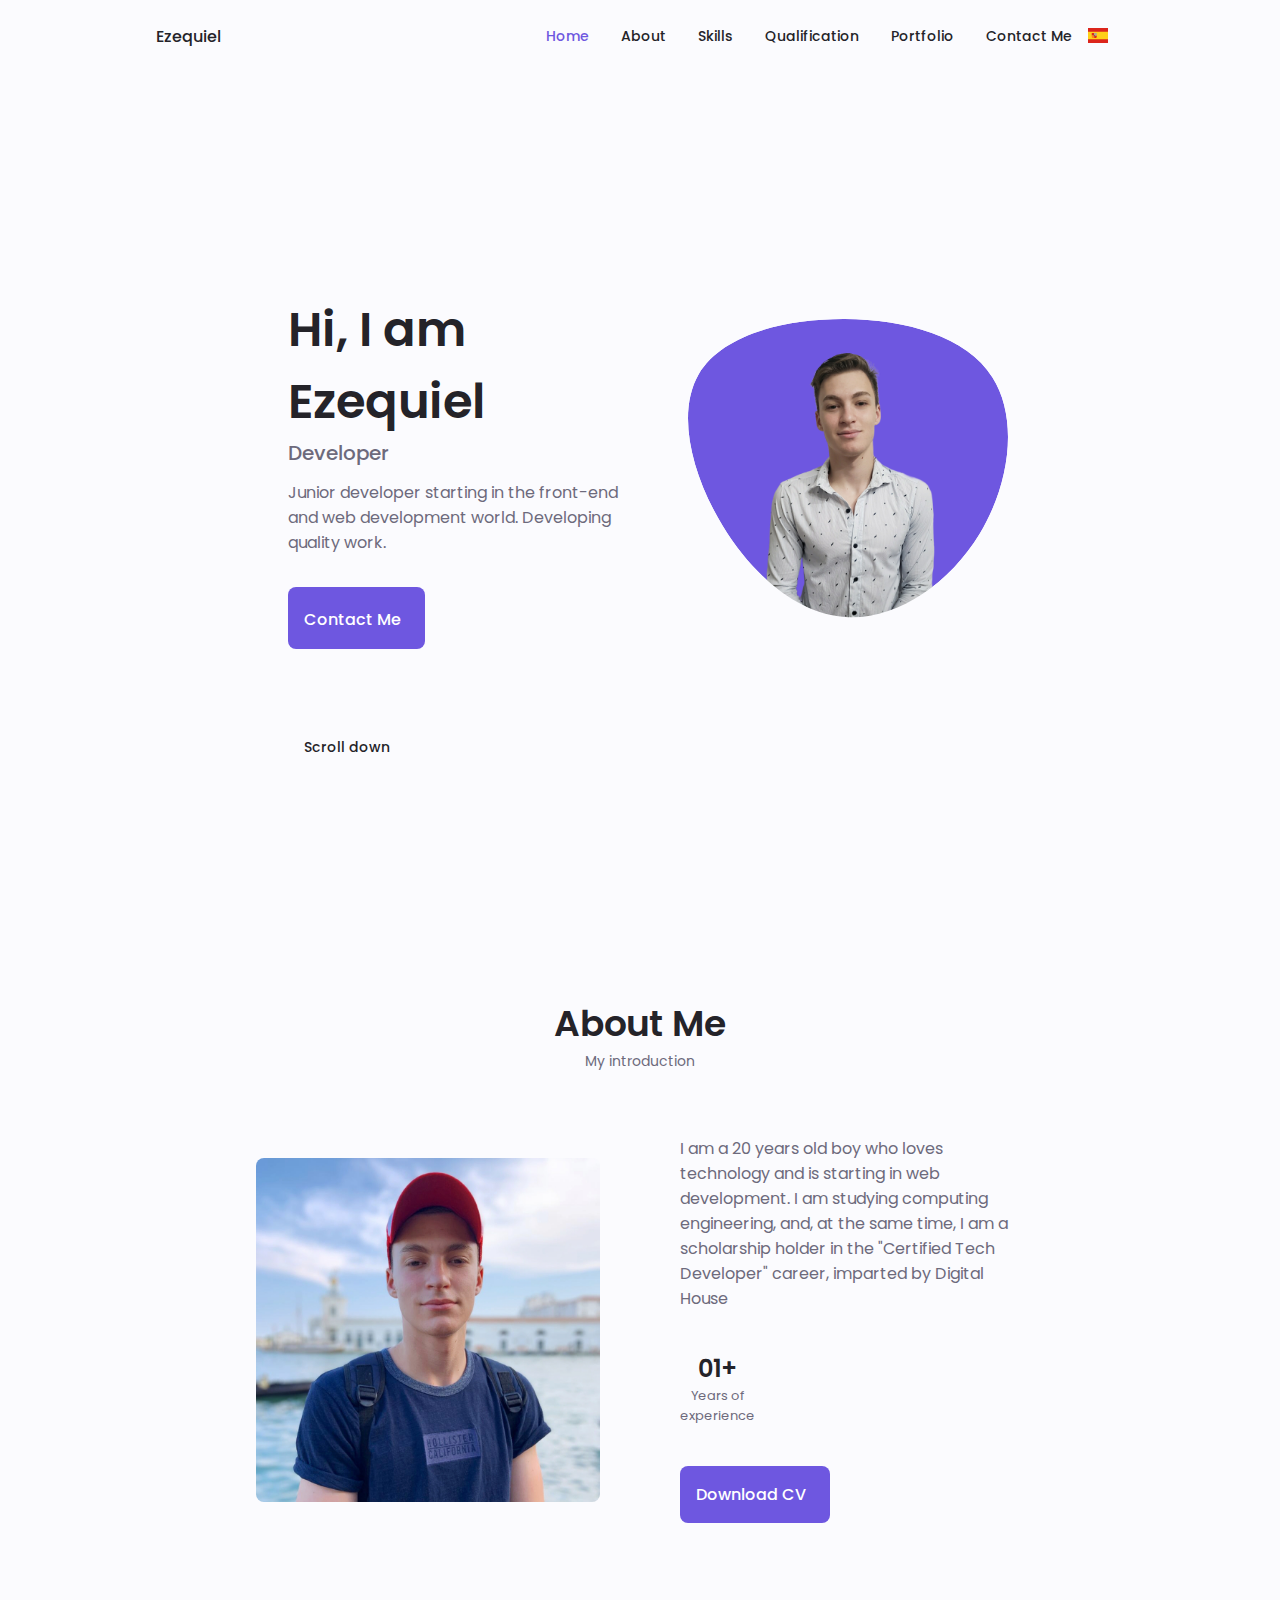
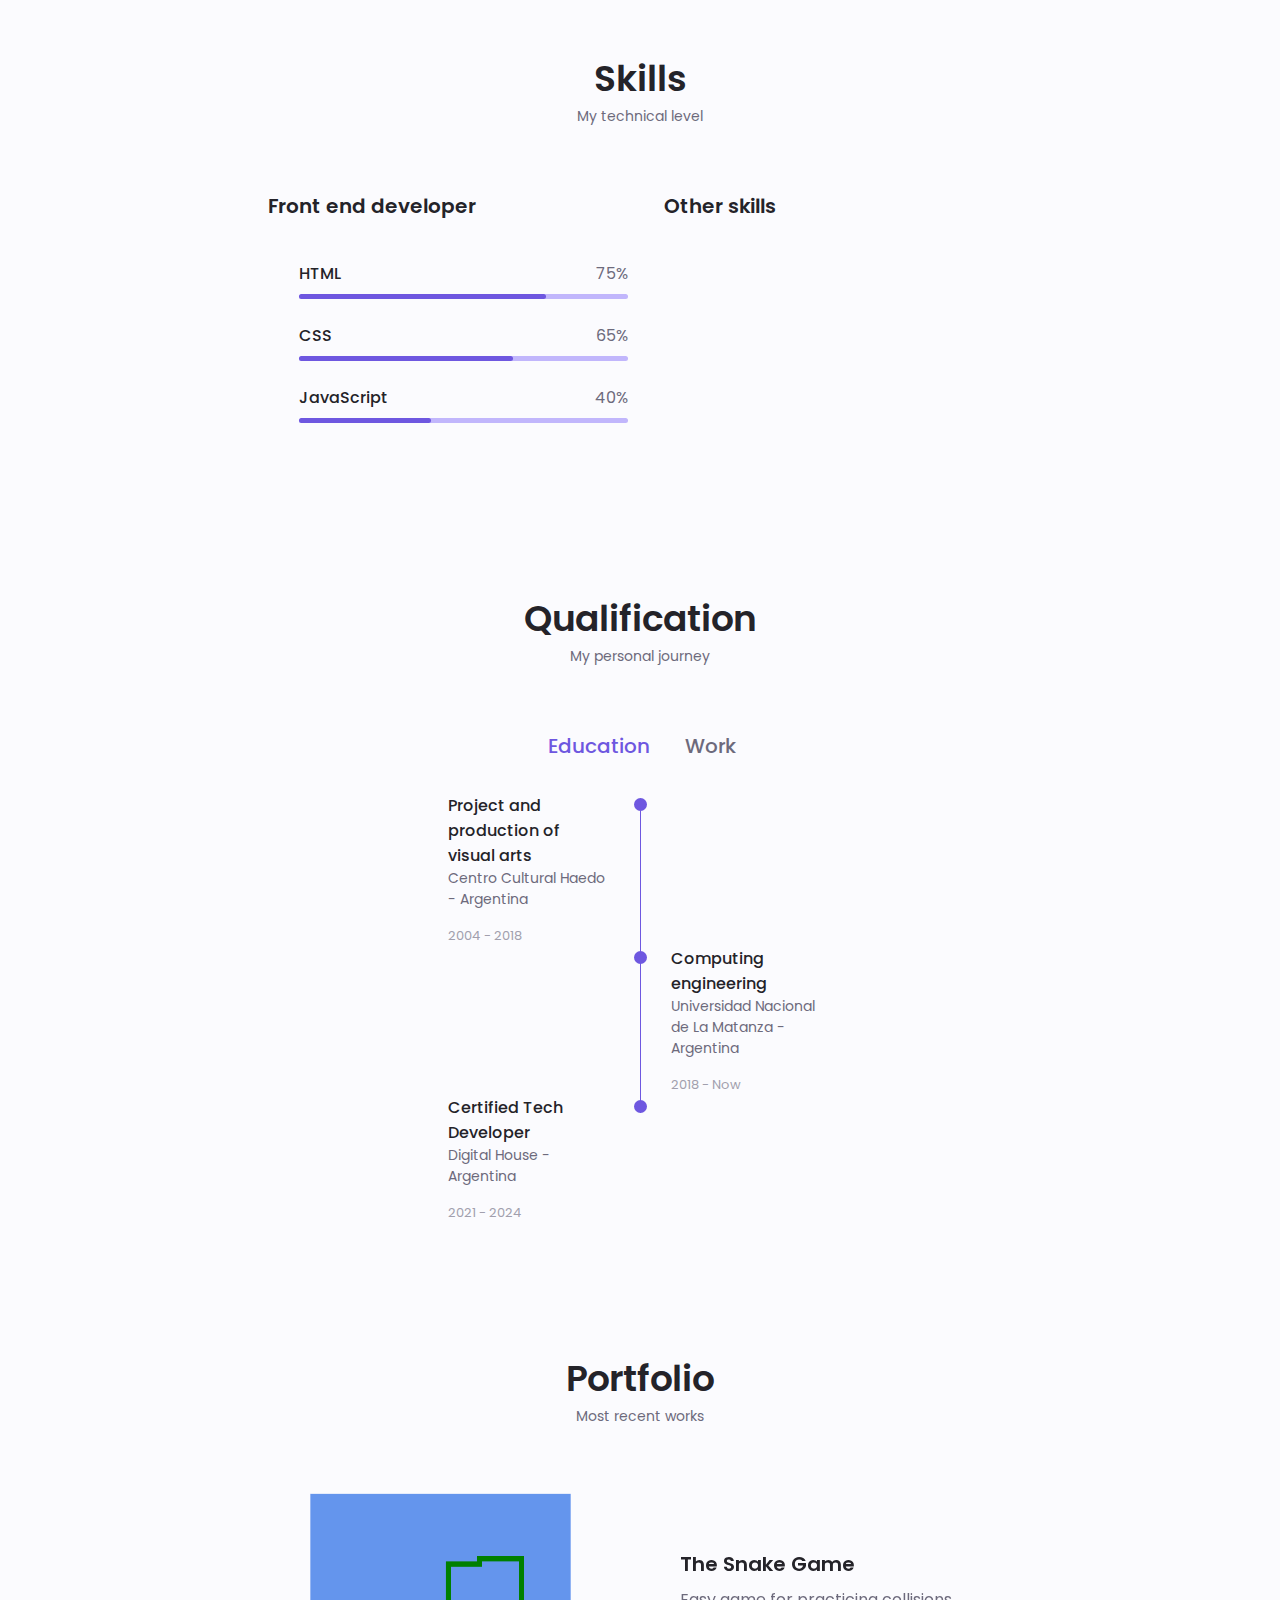
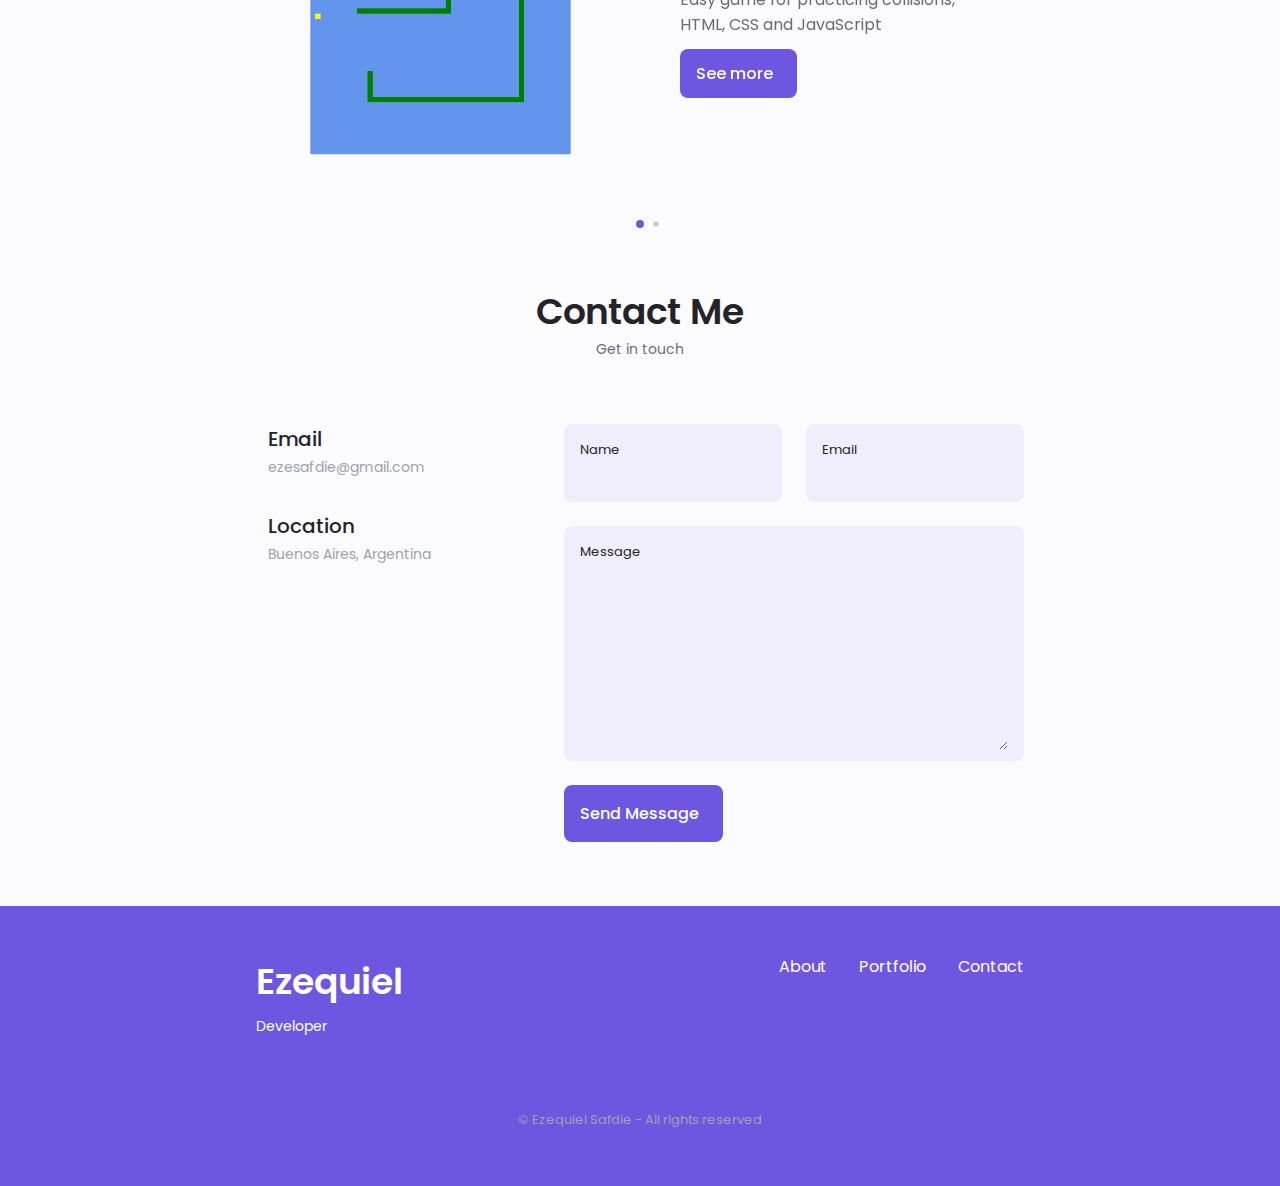
==== commit 07fbfe23: "Added meta tags in both html" ====
--- a/index.html
+++ b/index.html
@@ -4,11 +4,47 @@
     <meta charset="UTF-8" />
     <meta http-equiv="X-UA-Compatible" content="IE=edge" />
     <meta name="viewport" content="width=device-width, initial-scale=1.0" />
+    <meta
+      name="description"
+      content="Junior developer starting in the front-end and web development
+    world. Developing quality work."
+    />
+    <meta
+      name="keywords"
+      content="developer, develop, front-end, web, tech, front end"
+    />
+    <meta name="author" name="Ezequiel Safdie" />
+    <meta name="copyright" name="Ezequiel Safdie 2021" />
+
+    <!-- TWITTER  -->
+    <meta property="twitter:title" content="Ezequiel Safdie" />
+    <meta
+      property="twitter:description"
+      content=" Junior developer starting in the front-end and web development
+      world. Developing quality work."
+    />
+    <meta property="twitter:type" content="Developer" />
+    <meta property="twitter:image" content="assets/images/about.jpg" />
+
+    <!-- FACEBOOK -->
+    <meta property="og:title" content="Ezequiel Safdie" />
+    <meta
+      property="og:description"
+      content="Junior developer starting in the front-end and web development
+    world. Developing quality work."
+    />
+    <meta property="og:type" content="Developer" />
+    <meta property="og:image" content="assets/images/about.jpg" />
+
     <link
       rel="shortcut icon"
       href="assets/images/project.png"
       type="image/x-icon"
     />
+
+    <!-- ROBOTS -->
+    <meta name="robots" content="index" />
+    <meta name="robots" content="follow" />
 
     <!-- UNICONS -->
     <link
@@ -169,7 +205,7 @@
               <h3 class="home__subtitle">Developer</h3>
               <p class="home__description">
                 Junior developer starting in the front-end and web development
-                world. Developing quality work
+                world. Developing quality work.
               </p>
               <a href="#contact" class="button button-flex">
                 Contact Me <i class="uil uil-message button__icon"></i>
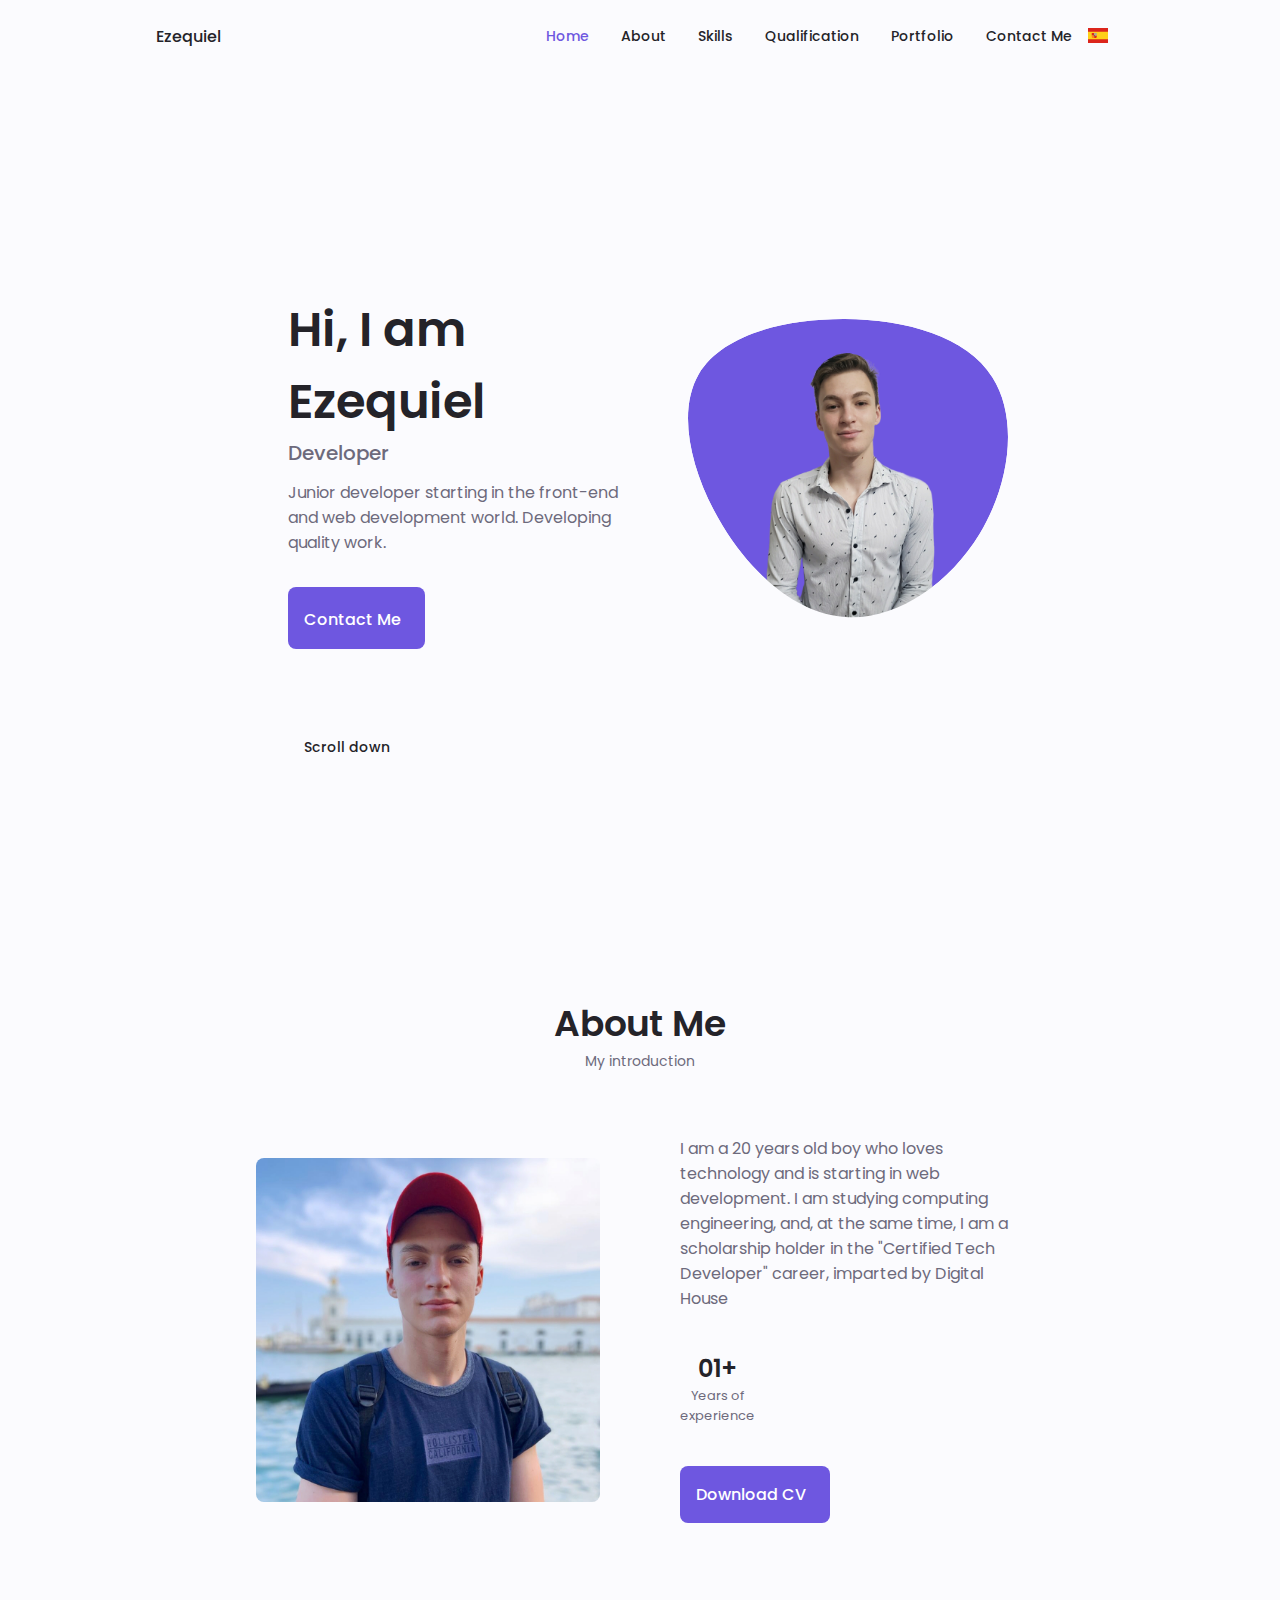
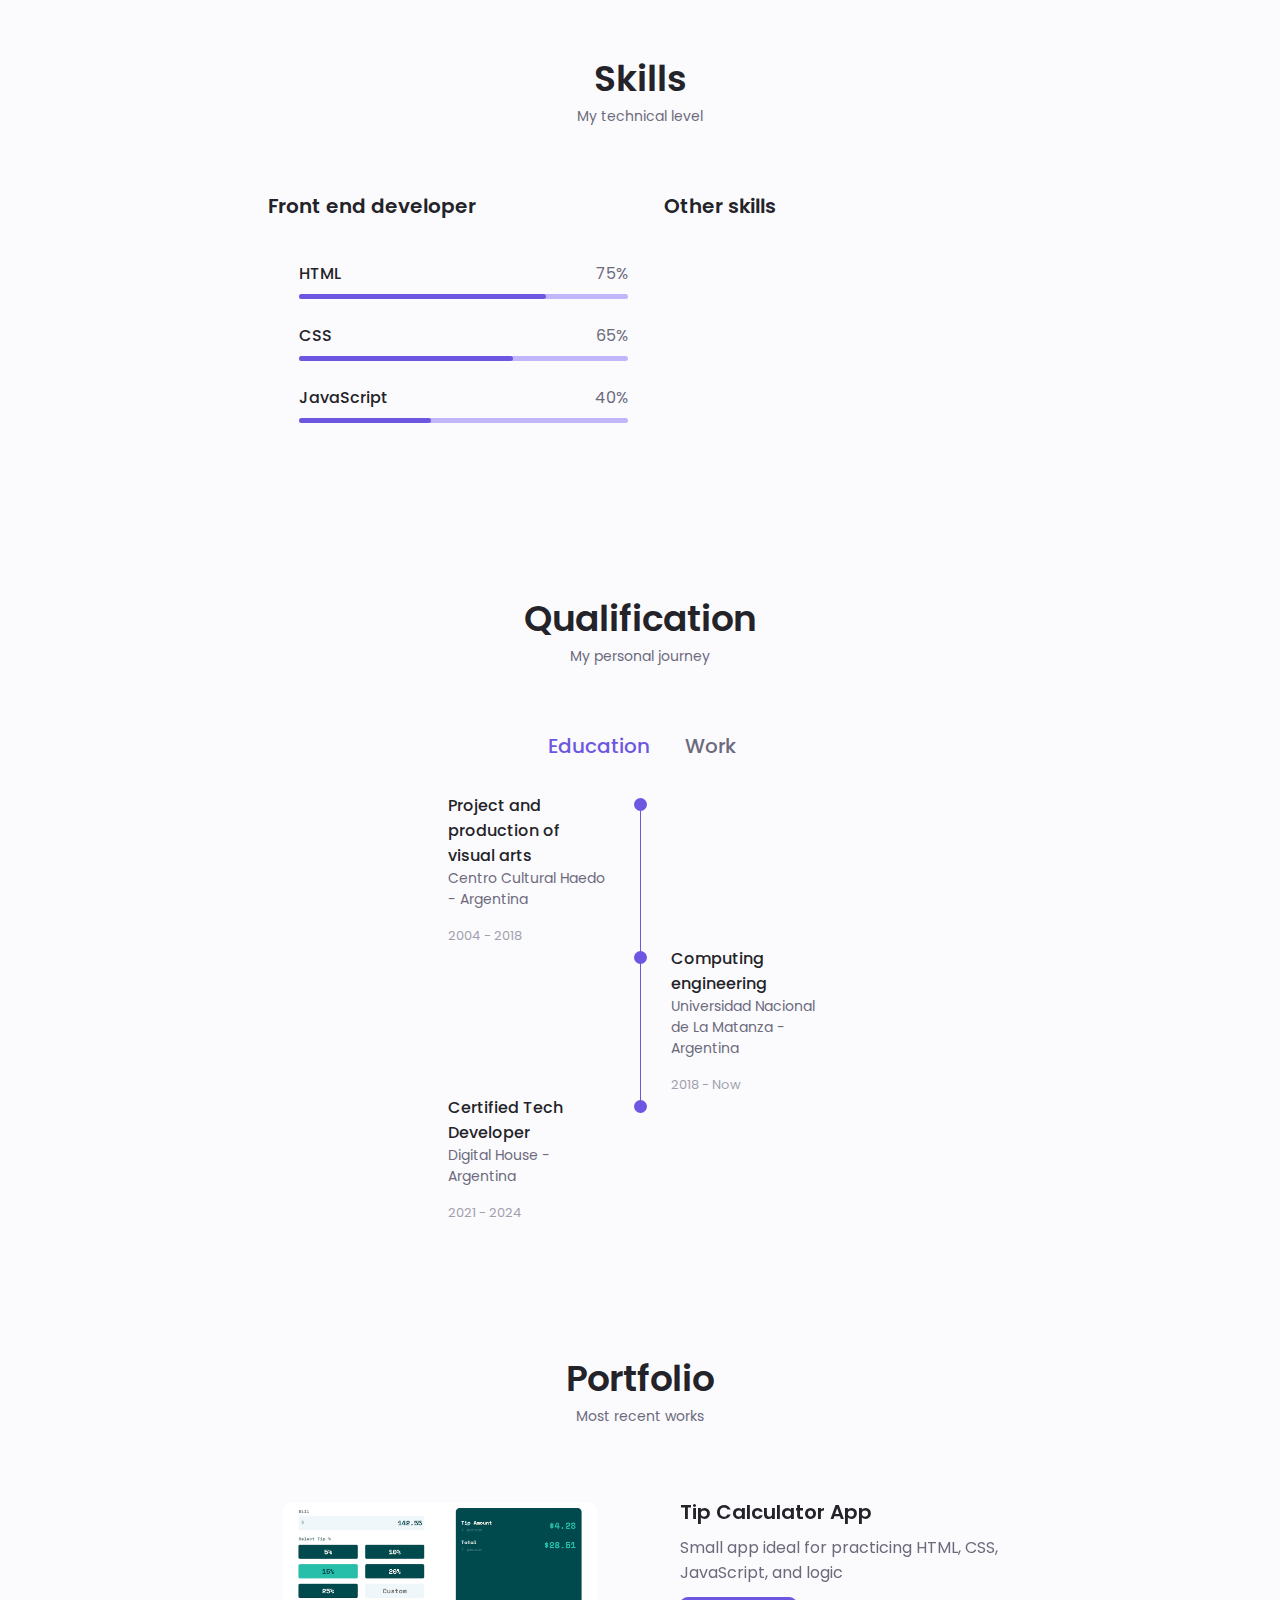
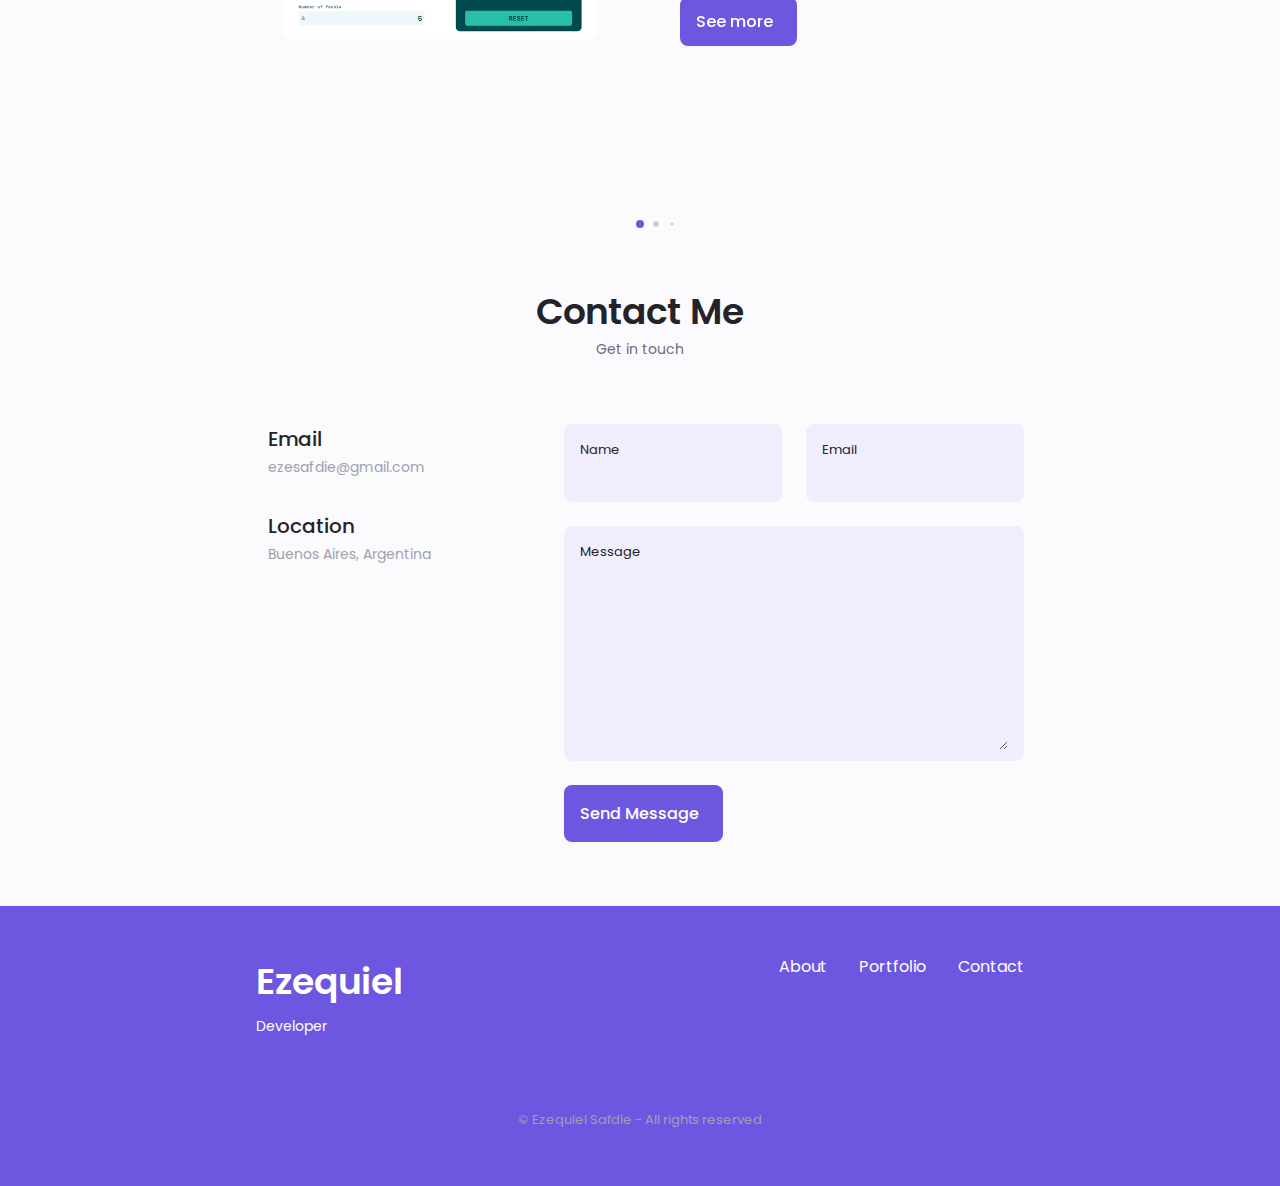
==== commit d83ff697: "Modified CV, added a project in the portfolio section" ====
--- a/index.html
+++ b/index.html
@@ -24,7 +24,10 @@
       world. Developing quality work."
     />
     <meta property="twitter:type" content="Developer" />
-    <meta property="twitter:image" content="assets/images/about.jpg" />
+    <meta
+      property="twitter:image"
+      content="https://ezesafdie.github.io/Personal-Portfolio/assets/images/about.jpg"
+    />
 
     <!-- FACEBOOK -->
     <meta property="og:title" content="Ezequiel Safdie" />
@@ -34,7 +37,10 @@
     world. Developing quality work."
     />
     <meta property="og:type" content="Developer" />
-    <meta property="og:image" content="assets/images/about.jpg" />
+    <meta
+      property="og:image"
+      content="https://ezesafdie.github.io/Personal-Portfolio/assets/images/about.jpg"
+    />
 
     <link
       rel="shortcut icon"
@@ -798,6 +804,30 @@
             <!-- PORTFOLIO 1 -->
             <div class="portfolio__content grid swiper-slide">
               <img
+                src="assets/images/spliter.png"
+                alt=""
+                class="portfolio__img portfolio__img--spliter"
+              />
+
+              <div class="portfolio__data">
+                <h3 class="portfolio__title">Tip Calculator App</h3>
+                <p class="portfolio__description">
+                  Small app ideal for practicing HTML, CSS, JavaScript, and
+                  logic
+                </p>
+
+                <a
+                  href="https://ezesafdie.github.io/tip-calculator-app/"
+                  target="_blank"
+                  class="button button--flex button--small portfolio__button"
+                  >See more <i class="uil uil-arrow-right button__icon"></i
+                ></a>
+              </div>
+            </div>
+
+            <!-- PORTFOLIO 2 -->
+            <div class="portfolio__content grid swiper-slide">
+              <img
                 src="assets/images/snake.png"
                 alt=""
                 class="portfolio__img"
@@ -818,7 +848,7 @@
               </div>
             </div>
 
-            <!-- PORTFOLIO 2 -->
+            <!-- PORTFOLIO 3 -->
             <div class="portfolio__content grid swiper-slide">
               <img
                 src="assets/images/portfolio2.jpg"
@@ -843,7 +873,7 @@
               </div>
             </div>
 
-            <!-- PORTFOLIO 3 -->
+            <!-- PORTFOLIO 4 -->
             <!-- <div class="portfolio__content grid swiper-slide">
               <img
                 src="assets/images/portfolio3.jpg"
@@ -1046,7 +1076,7 @@
           </div>
 
           <form
-            action="php/send.php"
+            action="assets/php/send.php"
             method="POST"
             class="contact__form grid"
             id="formContact"
@@ -1084,7 +1114,6 @@
             <div class="contact__content">
               <label for="message" class="contact__label">Message</label>
               <textarea
-                name=""
                 id="message"
                 cols="0"
                 rows="7"
--- a/assets/css/style.css
+++ b/assets/css/style.css
@@ -886,6 +886,10 @@
   justify-self: center;
 }
 
+.portfolio__img--spliter {
+  width: 700px;
+}
+
 .portfolio__title {
   font-size: var(--h3-font-size);
   margin-bottom: var(--mb-0-5);
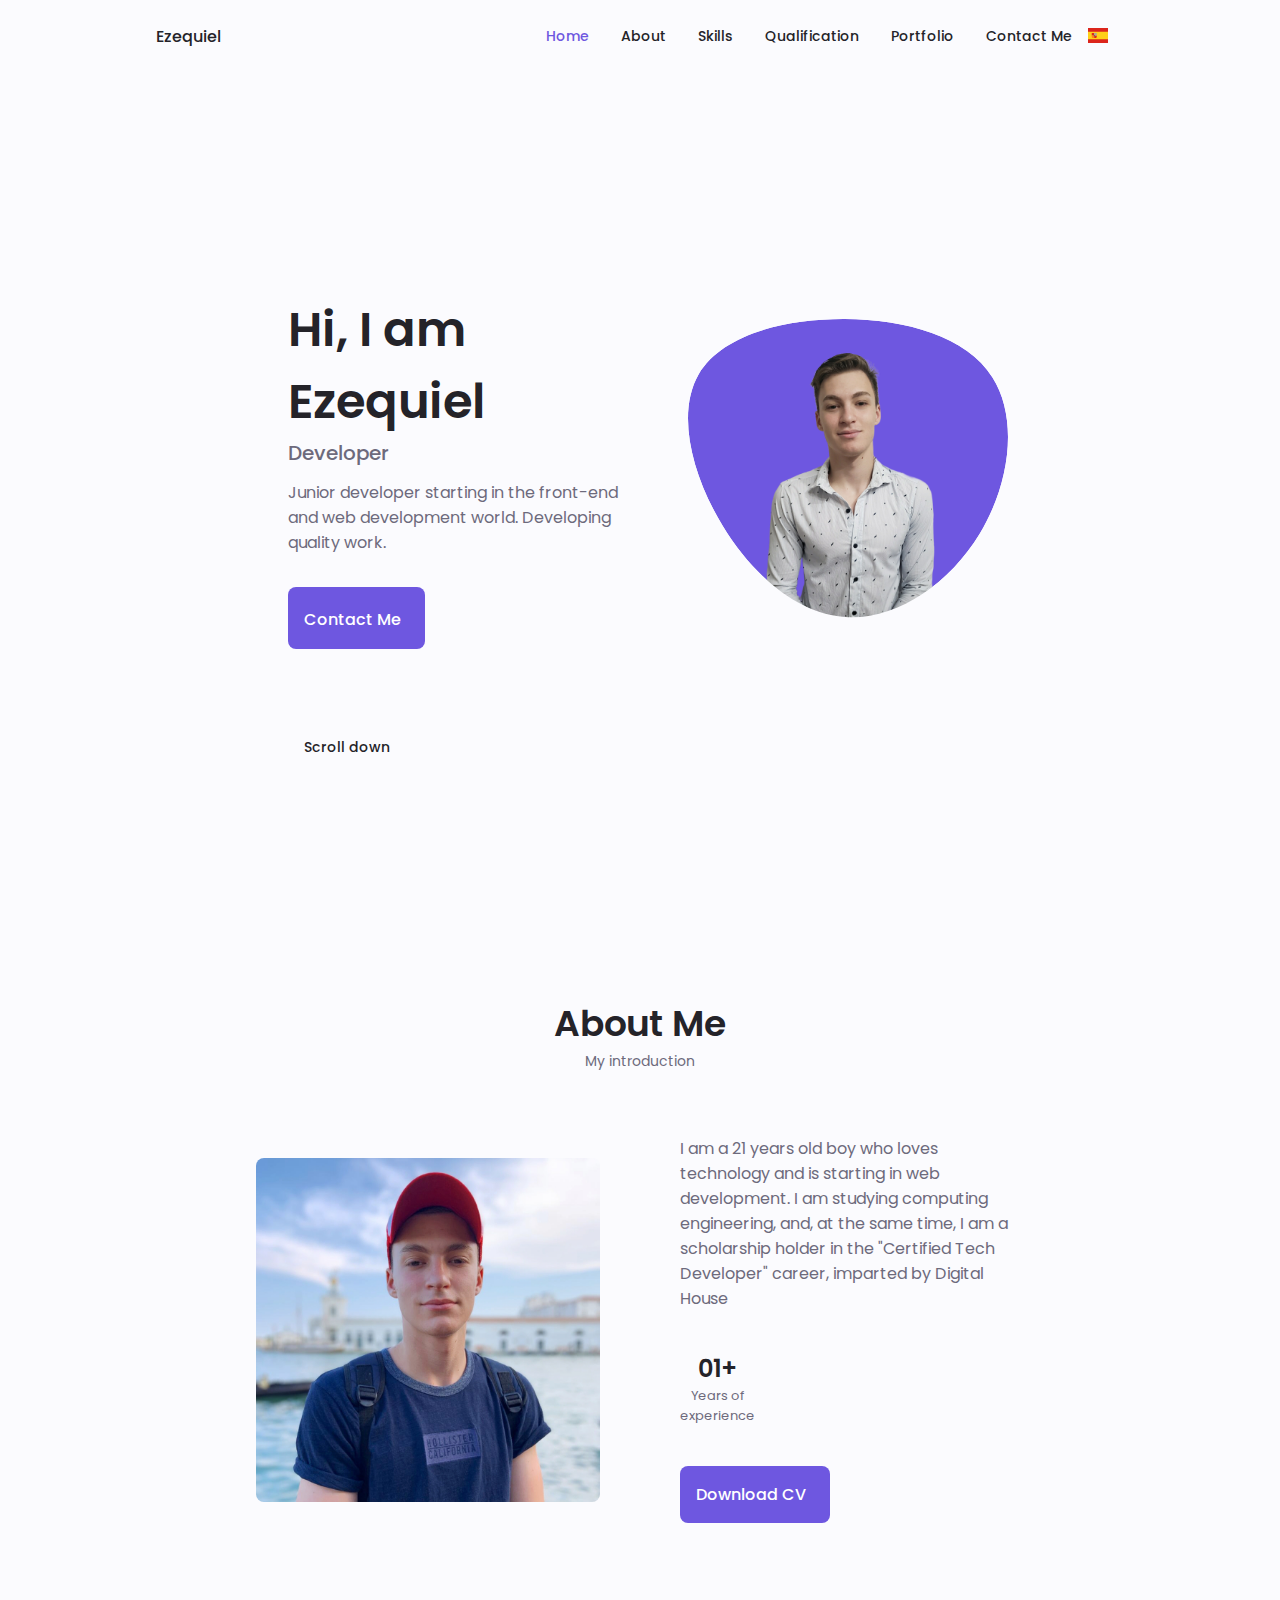
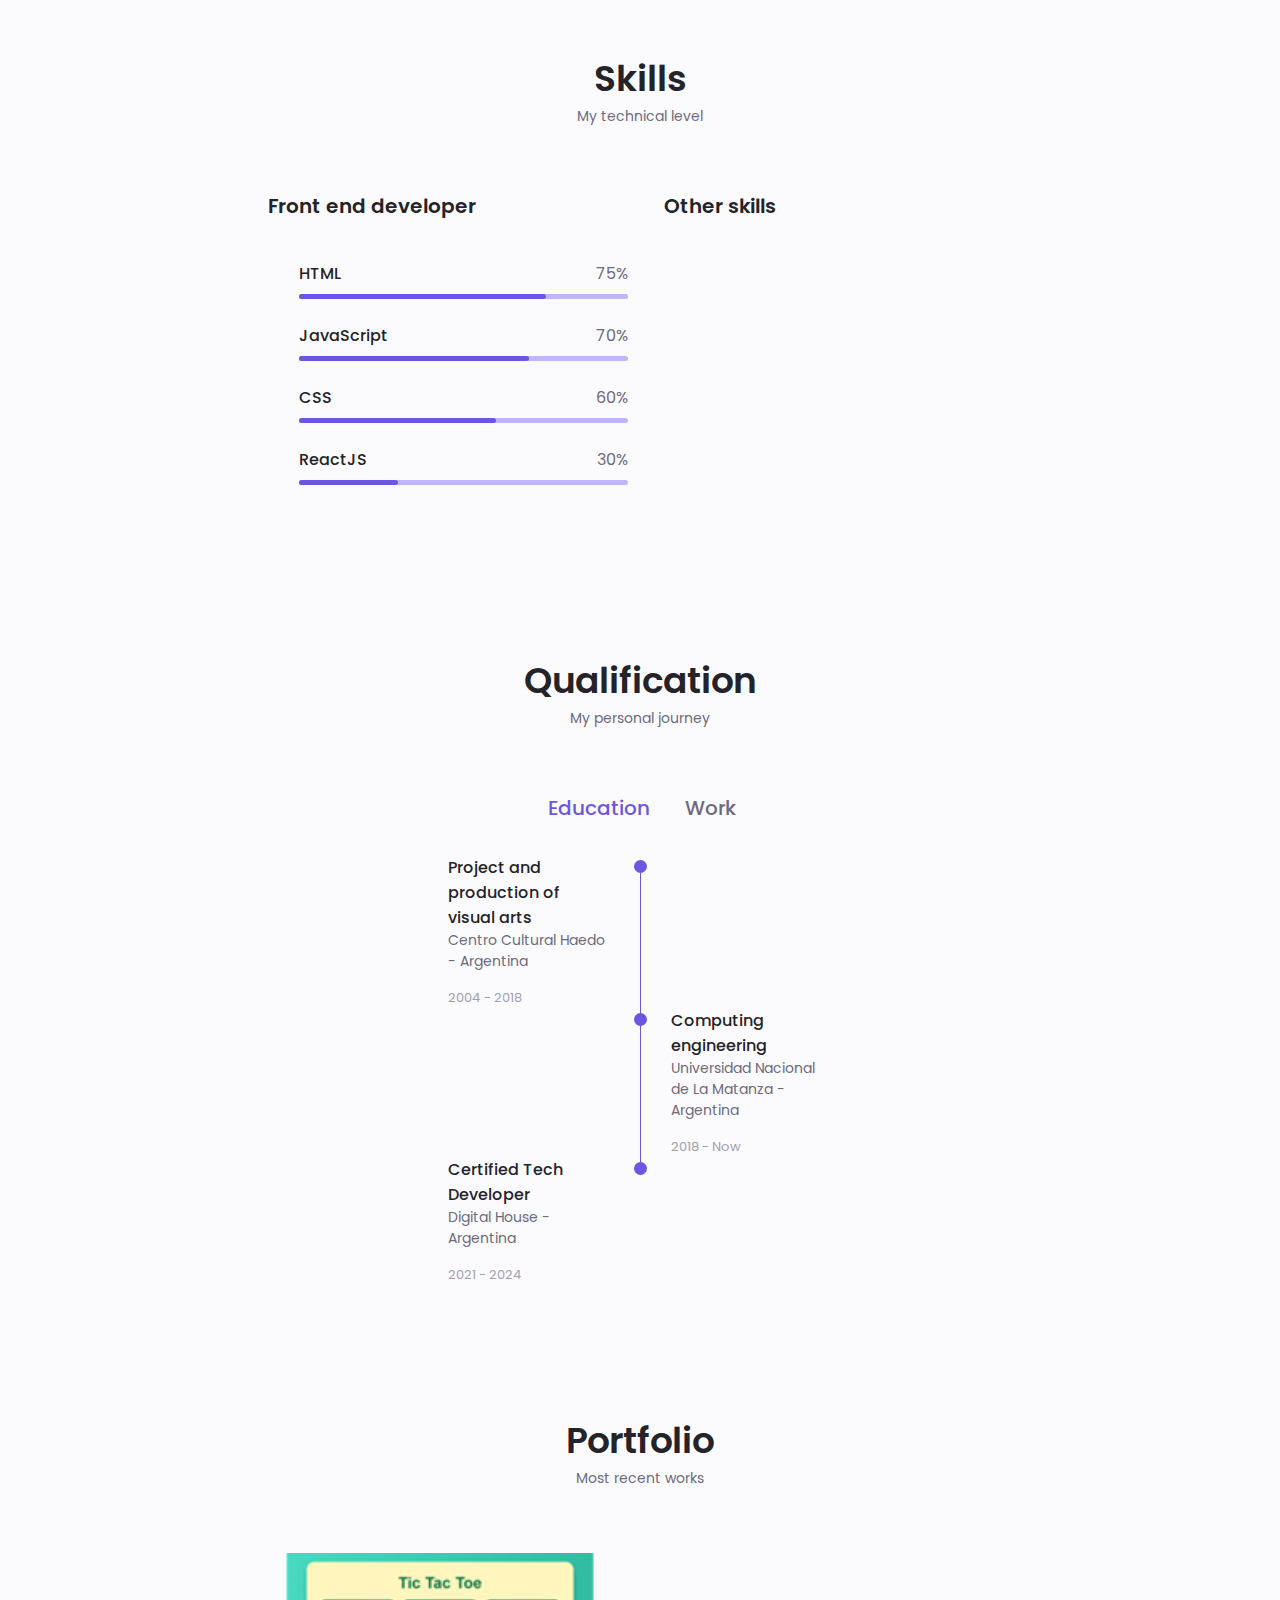
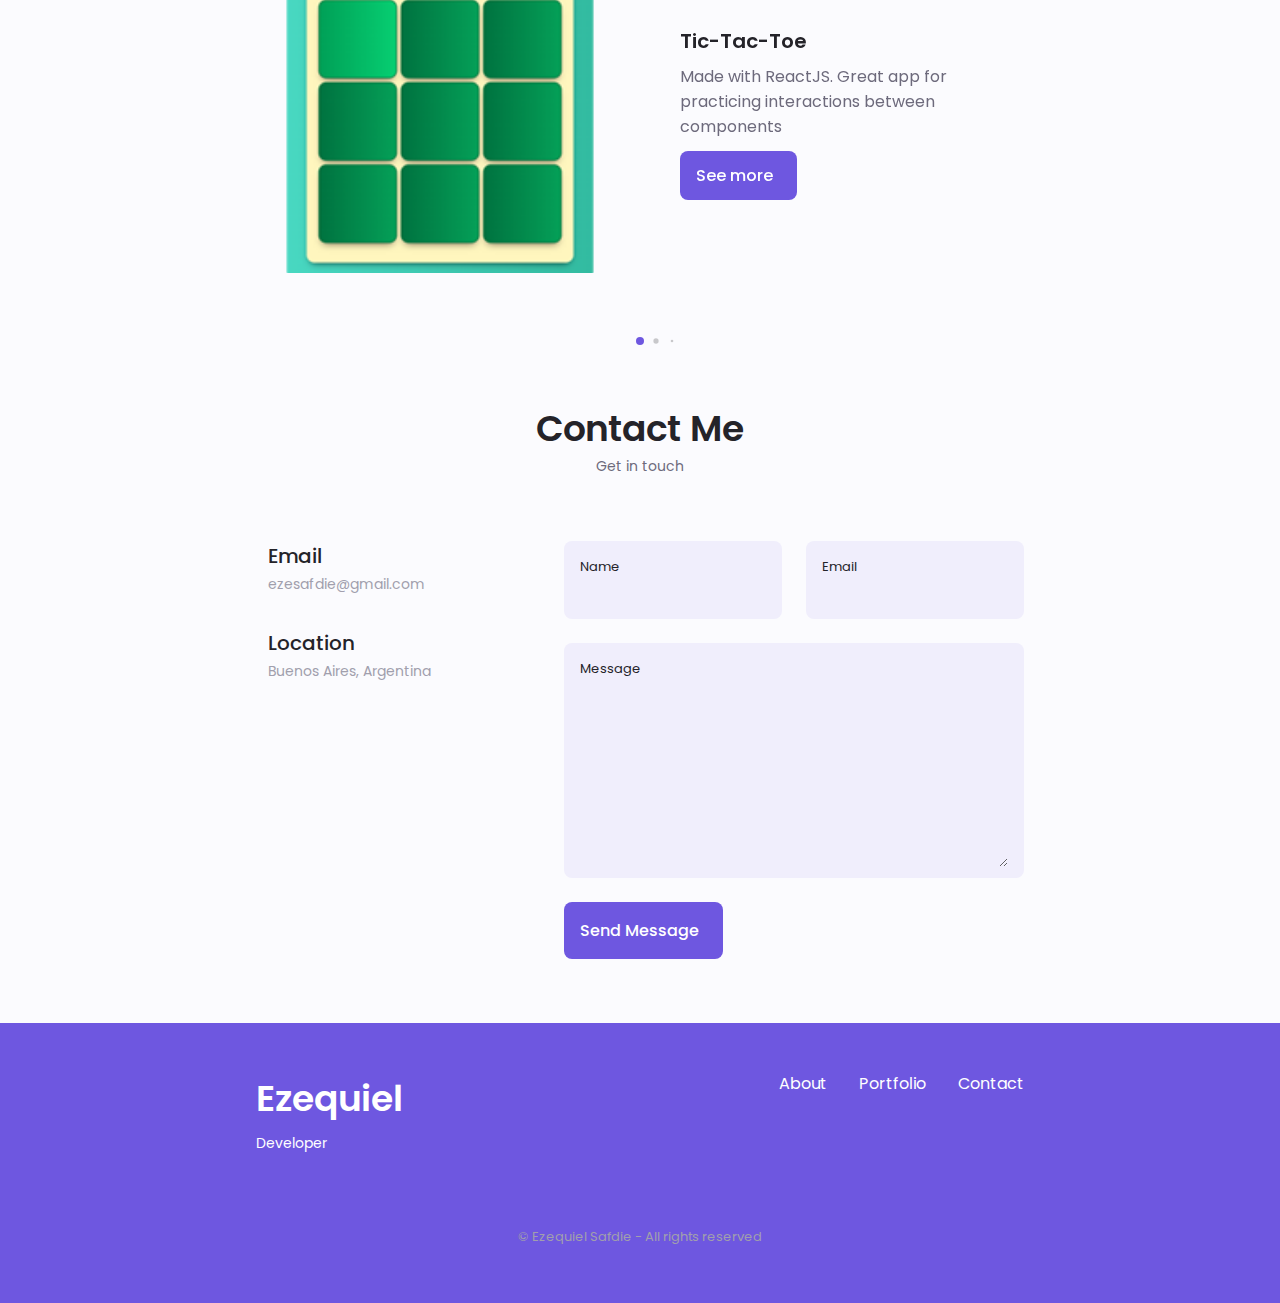
==== commit 968e3c32: "Added tic-tac-toe as new proyect. Added java and react as new skills and corrected css. Changed the " ====
--- a/index.html
+++ b/index.html
@@ -239,7 +239,7 @@
           <img src="assets/images/about.jpg" alt="" class="about__img" />
           <div class="about__data">
             <p class="about__description">
-              I am a 20 years old boy who loves technology and is starting in
+              I am a 21 years old boy who loves technology and is starting in
               web development. I am studying computing engineering, and, at the
               same time, I am a scholarship holder in the "Certified Tech
               Developer" career, imparted by Digital House
@@ -314,11 +314,20 @@
                     <span class="skills__percentage skills__html"></span>
                   </div>
                 </div>
+                <div class="skills__data">
+                  <div class="skills__titles">
+                    <h3 class="skills__name">JavaScript</h3>
+                    <span class="skills__number">70%</span>
+                  </div>
+                  <div class="skills__bar">
+                    <span class="skills__percentage skills__js"></span>
+                  </div>
+                </div>
 
                 <div class="skills__data">
                   <div class="skills__titles">
                     <h3 class="skills__name">CSS</h3>
-                    <span class="skills__number">65%</span>
+                    <span class="skills__number">60%</span>
                   </div>
                   <div class="skills__bar">
                     <span class="skills__percentage skills__css"></span>
@@ -327,11 +336,11 @@
 
                 <div class="skills__data">
                   <div class="skills__titles">
-                    <h3 class="skills__name">JavaScript</h3>
-                    <span class="skills__number">40%</span>
+                    <h3 class="skills__name">ReactJS</h3>
+                    <span class="skills__number">30%</span>
                   </div>
                   <div class="skills__bar">
-                    <span class="skills__percentage skills__js"></span>
+                    <span class="skills__percentage skills__react"></span>
                   </div>
                 </div>
 
@@ -446,6 +455,16 @@
                   </div>
                   <div class="skills__bar">
                     <span class="skills__percentage skills__python"></span>
+                  </div>
+                </div>
+
+                <div class="skills__data">
+                  <div class="skills__titles">
+                    <h3 class="skills__name">Java</h3>
+                    <span class="skills__number">40%</span>
+                  </div>
+                  <div class="skills__bar">
+                    <span class="skills__percentage skills__java"></span>
                   </div>
                 </div>
               </div>
@@ -804,6 +823,29 @@
             <!-- PORTFOLIO 1 -->
             <div class="portfolio__content grid swiper-slide">
               <img
+                src="assets/images/tic-tac-toe.png"
+                alt=""
+                class="portfolio__img portfolio__img--spliter"
+              />
+
+              <div class="portfolio__data">
+                <h3 class="portfolio__title">Tic-Tac-Toe</h3>
+                <p class="portfolio__description">
+                  Made with ReactJS. Great app for practicing interactions
+                  between components
+                </p>
+
+                <a
+                  href="https://ezesafdie.github.io/Tic-Tac-Toe/"
+                  target="_blank"
+                  class="button button--flex button--small portfolio__button"
+                  >See more <i class="uil uil-arrow-right button__icon"></i
+                ></a>
+              </div>
+            </div>
+
+            <div class="portfolio__content grid swiper-slide">
+              <img
                 src="assets/images/spliter.png"
                 alt=""
                 class="portfolio__img portfolio__img--spliter"
@@ -863,11 +905,7 @@
                 </p>
 
                 <a
-                  class="
-                    button button--flex button--small
-                    portfolio__button
-                    button--disabled
-                  "
+                  class="button button--flex button--small portfolio__button button--disabled"
                   >See more <i class="uil uil-arrow-right button__icon"></i
                 ></a>
               </div>
--- a/assets/css/style.css
+++ b/assets/css/style.css
@@ -654,13 +654,16 @@
   width: 75%;
 }
 .skills__css {
-  width: 65%;
+  width: 60%;
 }
 .skills__js {
+  width: 70%;
+}
+.skills__java {
   width: 40%;
 }
 .skills__react {
-  width: 40%;
+  width: 30%;
 }
 
 .skills__php {
